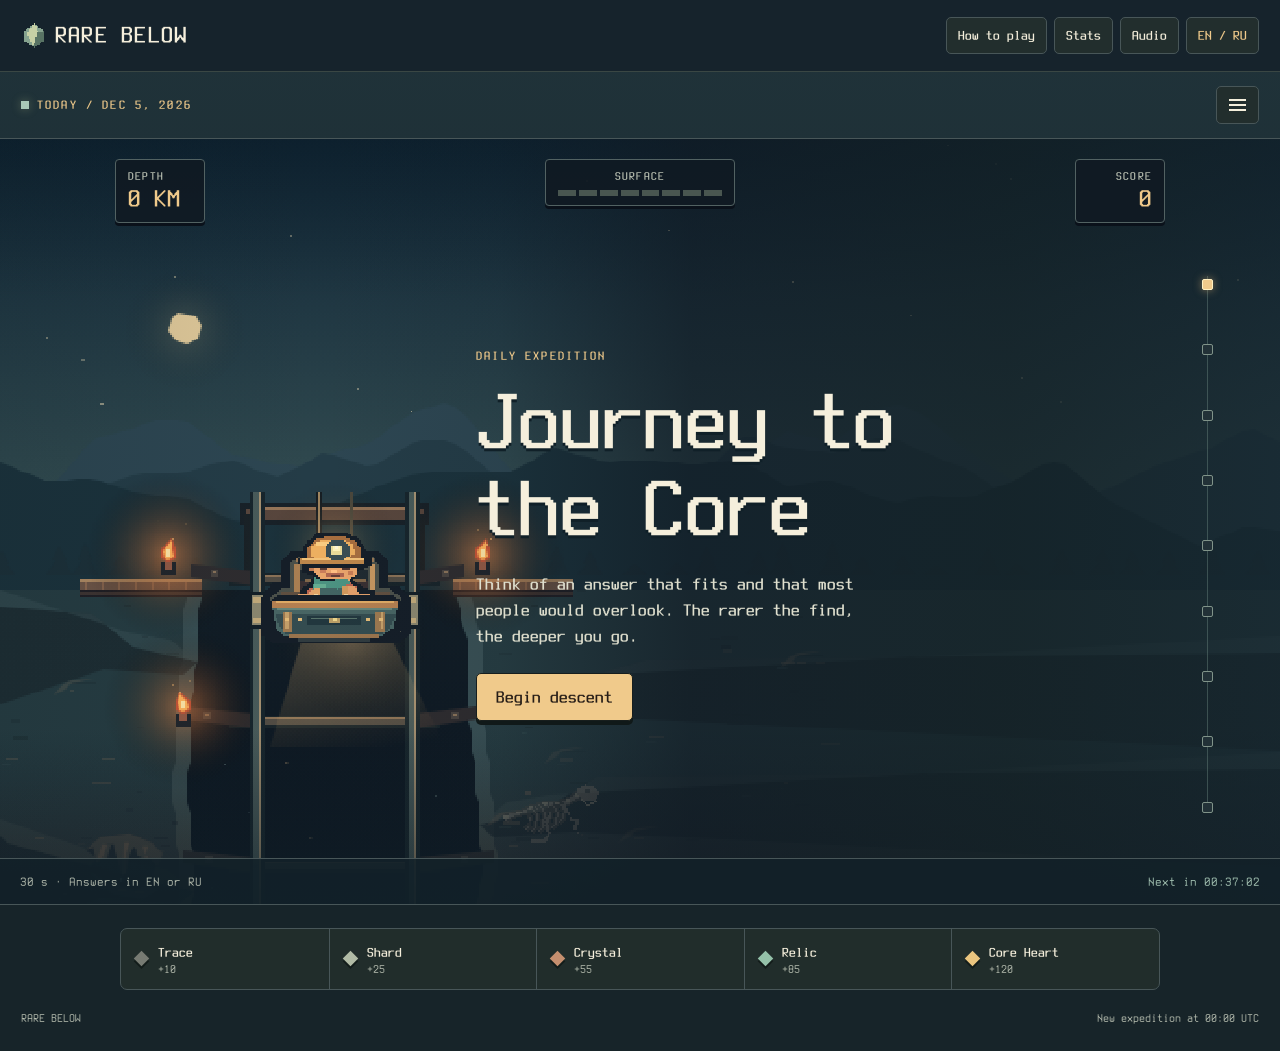
==== index.html @ 3083b330 "Expand the bilingual answer catalog and searchable round review" ====
<!doctype html>
<html lang="en">
<head>
<meta charset="utf-8">
<meta name="viewport" content="width=device-width, initial-scale=1">
<meta name="theme-color" content="#192323">
<meta name="description" content="A daily open-answer quiz. Find the facts that others overlook. Play in English or Russian.">
<title>Rare Below</title>
<link rel="icon" href="art/mark.png">
<link rel="stylesheet" href="style.css?v=expanded-answers">
<script defer src="catalog-data.js"></script>
<script defer src="question-bank.js?v=full-recap"></script>
<script defer src="everyday-questions.js?v=everyday"></script>
<script defer src="theme-questions.js?v=daily-20261124"></script>
<script defer src="answer-expansions.js?v=20261125"></script>
<script defer src="open-questions.js?v=expanded-answers"></script>
<script defer src="answer-notes.js?v=daily-20261124"></script>
<script defer src="suggestions.js?v=expanded-answers"></script>
<script defer src="live-client.js?v=live-answer-check"></script>
<script defer src="company.js?v=round-chart"></script>
<script defer src="audio.js?v=full-recap"></script>
<script defer src="friends.js?v=round-chart"></script>
<script defer src="mine-scene.js?v=round-chart"></script>
<script defer src="game.js?v=expanded-answers"></script>
</head>
<body>
<header class="top"><div class="shell top-inner">
  <a id="home" class="brand" href="./"><img src="art/mark.png" width="25" height="25" alt=""><span>RARE BELOW</span></a>
  <nav id="nav"><button id="rules" data-text="rules"></button><button id="stats" data-text="stats"></button><button id="sound" data-text="sound" aria-haspopup="dialog"></button><button id="lang" aria-label="Switch language"></button></nav>
</div></header>
<main class="shell">
  <div class="daily-bar">
    <p><span class="live" aria-hidden="true"></span><span id="edition"></span></p>
    <details id="game-menu" class="game-menu">
      <summary id="game-menu-label"><span class="menu-lines" aria-hidden="true"></span><span class="sr-only" data-text="menu"></span><span id="menu-unread" hidden></span></summary>
      <div class="mode-buttons">
        <button id="packs" data-text="pack" aria-haspopup="dialog"></button>
        <button id="company" data-text="company" aria-haspopup="dialog"></button>
        <button id="endless" data-text="endless" aria-haspopup="dialog"></button>
        <button id="duel" data-text="duel" aria-haspopup="dialog"></button>
        <button id="friends" aria-haspopup="dialog"><span data-text="friends"></span><span id="friend-unread" hidden></span></button>
        <button id="archive" data-text="archive" aria-haspopup="dialog"></button>
      </div>
    </details>
  </div>
  <section class="machine" id="machine">
    <div class="world" aria-hidden="true">
      <canvas id="mine-scene"></canvas>
      <div class="world-shade"></div>
    </div>
    <div class="mission-hud">
      <div class="readout"><span data-text="depth"></span><strong id="depth" aria-live="polite"></strong></div>
      <div class="readout hud-progress"><span id="hud-step"></span><div class="progress" id="progress" aria-hidden="true"></div></div>
      <div class="readout hud-score"><span data-text="scoreLabel"></span><strong id="hud-score"></strong><div class="hud-duel-score" id="hud-duel-score" hidden><span data-text="friendSeat"></span> <b id="hud-rival"></b></div></div>
    </div>
    <div class="depth-map" id="depth-map"></div>
    <div id="stage"></div>
    <div class="machine-footer"><span id="footer-mode"></span><span id="countdown"></span></div>
  </section>
  <section class="levels" id="levels"></section>
</main>
<footer class="bottom shell"><span>RARE BELOW</span><span data-text="reset"></span></footer>
<dialog id="modal" aria-labelledby="modal-title"><div class="dialog-head"><h2 id="modal-title"></h2><form method="dialog"><button id="close" aria-label="Close dialog">×</button></form></div><div id="modal-content"></div></dialog>
<dialog id="duel-modal" aria-labelledby="duel-title">
  <div class="dialog-head"><h2 id="duel-title" data-text="live"></h2><button id="duel-close" type="button" aria-label="Close dialog">×</button></div>
  <div id="duel-body"></div>
</dialog>
<template id="intro">
  <div class="intro">
    <div class="intro-content">
      <p class="label" data-text="daily"></p>
      <h1 id="topic" data-text="hero"></h1>
      <p id="pitch" data-text="pitch"></p>
      <p id="challenge" class="challenge" data-text="challenge" hidden></p>
      <div class="actions"><button id="start" class="primary"></button><button id="invite" class="quiet" data-text="invite" hidden></button></div><p id="lobby-status" role="status"></p>
    </div>
  </div>
</template>
<template id="question">
  <section class="round">
    <p class="category label" id="category"></p>
    <h1 id="prompt"></h1>
    <form id="answer-form"><label class="sr-only" for="answer" data-text="answerLabel"></label><div class="timer" id="timer" aria-hidden="true"></div><input id="answer" maxlength="100" autocomplete="off" required><button class="primary" data-text="submit"></button></form>
    <div class="answer-suggestions" id="suggestions" hidden></div>
    <div class="actions question-actions"><button class="quiet" id="skip" data-text="skip"></button><button class="quiet" id="finish-endless" data-text="stopRun" hidden></button><span id="check-status" role="status"></span><a class="direct-duel" id="match-direct" data-text="directDuel" target="_blank" rel="noopener noreferrer" hidden></a></div>
    <div id="feedback" hidden><p id="verdict" role="status"></p><p id="answer-note" class="answer-note" hidden></p><p id="rival-verdict" class="rival-answer" hidden></p><p id="sample"></p><p class="arrival" id="arrival"></p><div id="company-board" hidden></div><button class="primary" id="next"></button></div>
  </section>
</template>
<template id="results">
  <section class="round results">
    <p class="label" id="finished-topic"></p>
    <h1 data-text="finished"></h1>
    <p class="score" id="total"></p>
    <p id="badge" class="challenge"></p>
    <p id="comparison" role="status" hidden></p><button class="quiet" id="refresh-duel" data-text="refresh" hidden></button>
    <div id="company-results" hidden></div>
    <section id="answer-chart" aria-labelledby="chart-title" hidden>
      <div class="chart-heading"><h2 id="chart-title" data-text="chartTitle"></h2><div class="chart-pages" id="chart-pages" hidden><button class="quiet" type="button" id="chart-prev">‹</button><span id="chart-range" aria-live="polite"></span><button class="quiet" type="button" id="chart-next">›</button></div></div>
      <div class="chart-grid">
        <div class="chart-scale" id="chart-scale" aria-hidden="true"></div>
        <div class="chart-plot"><canvas id="chart-line" width="480" height="116" aria-hidden="true"></canvas><div id="chart-points"></div></div>
      </div>
      <p id="chart-hint" data-text="chartHint"></p>
    </section>
    <section id="round-review" aria-labelledby="recap-title" hidden><h2 id="recap-title" data-text="recapTitle"></h2><ol id="recap"></ol></section>
    <div class="actions"><button class="primary" id="share" data-text="share"></button><button class="quiet" id="today" data-text="todayButton"></button></div>
    <p id="share-status" role="status"></p>
    <p id="answer-source" class="answer-source" role="status"></p>
  </section>
</template>
<template id="duel-menu">
  <div class="duel-menu">
    <button class="primary" id="duel-create" data-text="createRoom"></button>
    <form class="join-form" id="duel-join">
      <label for="room-code-input" data-text="roomCode"></label>
      <div class="join-controls">
        <input id="room-code-input" autocomplete="off" autocapitalize="characters" spellcheck="false" maxlength="19" required>
        <button class="quiet" data-text="joinCode"></button>
      </div>
    </form>
    <a class="direct-duel" id="duel-direct" data-text="directDuel" target="_blank" rel="noopener noreferrer" hidden></a>
    <p id="duel-menu-notice" role="status"></p>
  </div>
</template>
<template id="live-lobby">
  <section class="live-lobby">
    <p id="live-status" class="challenge" role="status"></p>
    <div class="live-seats" id="live-seats">
      <div><span data-text="yourSeat"></span><strong id="own-ready"></strong></div>
      <div><span data-text="friendSeat"></span><strong id="friend-ready"></strong></div>
    </div>
    <label class="sr-only" for="live-url" data-text="invite"></label>
    <div class="live-url">
      <input id="live-url" readonly inputmode="none">
      <button class="quiet" id="live-copy" data-text="invite"></button>
    </div>
    <p id="live-room-code"><span data-text="roomCode"></span> <code id="current-room-code"></code></p>
    <div class="actions">
      <button class="primary" id="live-ready" data-text="ready"></button>
      <button class="quiet" id="live-retry" data-text="retryLive" hidden></button>
      <button class="quiet" id="live-back" data-text="duelMenu"></button>
      <a class="direct-duel" id="live-direct" data-text="directDuel" target="_blank" rel="noopener noreferrer" hidden></a>
    </div>
    <p id="live-notice" role="status"></p>
  </section>
</template>
<template id="company-menu">
  <div class="company-menu">
    <p data-text="companyIntro"></p>
    <label><span data-text="companyName"></span><input id="company-name" maxlength="24" autocomplete="off"></label>
    <form id="company-create" class="join-form">
      <div class="company-options">
        <label><span data-text="companyTheme"></span><select id="company-pack"></select></label>
        <label><span data-text="companyRoundCount"></span><select id="company-rounds"><option>5</option><option selected>7</option><option>10</option></select></label>
      </div>
      <button class="primary" data-text="createRoom"></button>
    </form>
    <form class="join-form" id="company-join">
      <label for="company-code" data-text="roomCode"></label>
      <div class="join-controls"><input id="company-code" autocomplete="off" autocapitalize="characters" spellcheck="false" maxlength="6" required><button class="quiet" data-text="joinCode"></button></div>
    </form>
    <p id="company-notice" role="status"></p>
  </div>
</template>
<template id="company-lobby">
  <section class="live-lobby">
    <p id="live-status" class="challenge" role="status"></p>
    <p id="company-settings"></p>
    <div id="company-lobby-roster"></div>
    <div class="live-url">
      <input id="live-url" readonly inputmode="none">
      <button class="quiet" id="live-copy" data-text="invite"></button>
    </div>
    <p id="live-room-code"><span data-text="roomCode"></span> <code id="current-room-code"></code></p>
    <form id="company-rename" class="join-form">
      <label for="company-lobby-name" data-text="companyName"></label>
      <div class="join-controls"><input id="company-lobby-name" maxlength="24" autocomplete="off"><button class="quiet" data-text="companySaveName"></button></div>
    </form>
    <div class="actions">
      <button class="primary" id="company-start" data-text="companyStart" hidden></button>
      <button class="quiet" id="live-retry" data-text="retryLive" hidden></button>
      <button class="quiet" id="company-back" data-text="company"></button>
      <a class="direct-duel" id="live-direct" data-text="directCompany" target="_blank" rel="noopener noreferrer" hidden></a>
    </div>
    <p id="live-notice" role="status"></p>
  </section>
</template>
</body>
</html>
---- style.css ----
@font-face{font-family:"Terminus";src:url("fonts/terminus.ttf") format("truetype");font-style:normal;font-weight:400;font-display:swap}
@font-face{font-family:"Terminus";src:url("fonts/terminus-bold.ttf") format("truetype");font-style:normal;font-weight:600 900;font-display:swap}
:root{color-scheme:dark;--bg:#182122;--panel:#243030;--ink:#f5efdc;--muted:#b9c0b2;--accent:#e6ba80;--edge:#465550;--green:#b2c8a6;--pixel:"Terminus",monospace;--mono:var(--pixel);--sans:var(--pixel)}
*{box-sizing:border-box}
body{background:var(--bg);color:var(--ink);margin:0;font:600 1.125rem/1.45 var(--sans)}
code{font-family:var(--mono)}
button,input,textarea{font:inherit}
button{cursor:pointer;color:inherit}
a{color:inherit}
[hidden]{display:none!important}
:focus-visible{outline:3px solid var(--accent);outline-offset:4px}
.shell{width:min(1000px,calc(100% - 48px));margin-inline:auto}
.top{border-bottom:1px solid #3a4744;background:#1c2627}
.top-inner,.daily-bar,.bottom,.machine-footer,.round-meta,.dialog-head{display:flex;justify-content:space-between;align-items:center;gap:12px}
.top-inner{min-height:71px}
.brand{display:flex;align-items:center;gap:9px;text-decoration:none;font:700 1.55rem/1 var(--pixel);letter-spacing:.01em;white-space:nowrap}
.brand img{image-rendering:pixelated}
.brand small{color:var(--green);font:600 .75rem/1 var(--mono);letter-spacing:.07em}
nav{display:flex;gap:7px}
nav button,.daily-bar button,.quiet,.dialog-head button,.archive-item{background:#222e2d;border:1px solid var(--edge);padding:7px 11px;border-radius:5px;font-size:.9rem}
nav button:hover,.daily-bar button:hover,.quiet:hover,.archive-item:hover{background:#384a43}
#lang{color:var(--accent);font-family:var(--mono);white-space:nowrap}
main{padding-top:34px}
.daily-bar{margin-bottom:12px}
.daily-bar p,.label{display:flex;align-items:center;gap:8px;font:600 .8rem/1.5 var(--mono);letter-spacing:.09em;text-transform:uppercase;margin:0;color:var(--accent)}
.live{width:8px;height:8px;background:var(--green);box-shadow:0 0 10px #bdc48760;flex:none}
.daily-bar button{color:var(--muted)}
.machine{background:var(--panel);border:1px solid var(--edge);border-radius:10px;overflow:hidden;box-shadow:0 6px 0 #111919}
.intro{min-height:430px;position:relative;display:grid;align-items:center;isolation:isolate;background:#253031}
.intro-content{padding:46px 49px;max-width:590px}
.intro h1{font:700 clamp(3.5rem,7.7vw,6.5rem)/.85 var(--pixel);letter-spacing:-.04em;margin:12px 0 19px;white-space:pre-line}
.intro #pitch{max-width:390px;color:#dfdfce;margin:0 0 24px}
.challenge{color:var(--green);font-size:.94rem}
.primary{border:1px solid #171e1d;border-radius:5px;background:var(--accent);color:#261d17;box-shadow:0 4px 0 #101919;font-weight:800;padding:10px 19px;min-height:46px}
.primary:hover{background:#f4d19b}
.primary:active{transform:translateY(2px);box-shadow:0 2px 0 #11121a}
.machine-footer{min-height:46px;padding:8px 15px;background:#1c2727;border-top:1px solid var(--edge);color:var(--muted);font:500 .8rem/1.55 var(--mono)}
#countdown{text-align:right;white-space:nowrap;color:var(--green)}
.levels{display:grid;grid-template-columns:repeat(4,1fr);margin-top:23px;border:1px solid var(--edge);border-radius:7px;background:#212d2b}
.tier{display:flex;align-items:center;gap:11px;padding:13px 15px;min-width:0}
.tier+.tier{border-left:1px solid var(--edge)}
.tier i{background:var(--tier);box-shadow:2px 2px #121c1a;width:11px;height:11px;transform:rotate(45deg);flex:none}
.tier span{display:grid}
.tier strong{font-size:.9rem}
.tier small{color:var(--muted);font:500 .75rem var(--mono)}
.bottom{padding-block:20px 24px;color:var(--muted);font:500 .76rem/1.4 var(--mono)}
.round{min-height:430px;padding:33px 40px;max-width:760px;margin:auto}
.round-meta p{margin:0}
#round-score{font:500 .9rem var(--mono);color:var(--green);white-space:nowrap}
.progress{display:flex;gap:6px;margin:14px 0 24px}
.progress i{height:5px;background:#495650;flex:1}
.progress i.active{background:var(--accent)}
.category{color:var(--green);margin-bottom:8px}
.round h1{font-size:clamp(1.48rem,4vw,2.25rem);line-height:1.24;margin:0 0 19px;letter-spacing:-.035em}
#answer-form{display:flex;gap:9px;margin-bottom:13px}
input,textarea{width:100%;min-width:0;background:#172022;border:1px solid #718276;border-radius:5px;color:var(--ink);padding:10px 13px}
input::placeholder{color:#b0b9ae}
.actions{display:flex;flex-wrap:wrap;align-items:center;gap:8px}
#verdict{color:var(--accent);font-weight:800;margin:0}
#sample{color:var(--muted);margin:6px 0 15px}
.results h1{font:700 clamp(2.6rem,6vw,3.6rem)/1 var(--pixel);margin:6px 0 0}
.score{margin:8px 0;color:var(--accent);font:700 1.65rem var(--mono)}
#badge{margin:2px 0 8px;font-weight:700}
#recap{padding:0;list-style:none;margin:12px 0 18px}
#recap li{border-top:1px solid var(--edge);padding:5px 0;display:flex;gap:12px;justify-content:space-between;overflow-wrap:anywhere}
#recap strong{white-space:nowrap}
#share-status:empty{display:none}
dialog{color:var(--ink);background:var(--panel);border:1px solid var(--edge);border-radius:8px;width:min(480px,calc(100% - 30px));padding:20px;max-height:90dvh}
dialog::backdrop{background:#101718b0}
.dialog-head h2{margin:0}
.dialog-head button{font-size:1.25rem;line-height:1}
.stat-grid,.archive-list{display:grid;gap:8px}
.stat-grid{grid-template-columns:repeat(3,minmax(0,1fr));padding:12px 0;text-align:center}
.stat-grid div{display:grid;padding:7px;background:#354640;border-radius:4px;color:var(--muted);font-size:.82rem;overflow-wrap:anywhere}
.stat-grid strong{color:var(--accent);font:600 1.45rem var(--mono)}
.archive-item{text-align:left;display:flex;justify-content:space-between;gap:8px}
.archive-item time{color:var(--muted);white-space:nowrap}
.classic-link{display:inline-block;margin-top:13px}
.sr-only{position:absolute;width:1px;height:1px;overflow:hidden;clip-path:inset(50%)}
@media(max-width:630px){
 .shell{width:calc(100% - 28px)}
 .top-inner{min-height:60px;gap:5px}
 .brand{font-size:1.22rem;gap:4px}.brand img{width:20px;height:20px}.brand small{display:none}
 nav{gap:4px}nav button,.daily-bar button{padding:6px 7px;font-size:.78rem}
 main{padding-top:22px}
 .daily-bar p{font-size:.7rem;letter-spacing:.02em}
 .intro{min-height:410px;align-items:start}
 .intro-content{padding:31px 20px}.intro h1{font-size:clamp(2.95rem,11vw,4.65rem)}
 .machine-footer{padding-inline:10px;font-size:.7rem}
 .round{min-height:410px;padding:22px 16px}
 .levels{grid-template-columns:1fr 1fr;margin-top:17px}
 .tier{padding:9px 12px}.tier:nth-child(3){border-left:0}.tier:nth-child(n+3){border-top:1px solid var(--edge)}
}
@media(max-width:365px){.brand img{display:none}nav button{padding-inline:5px}}

/* The mine scene and instruments stay mounted while question content changes. */
:root{--bg:#121b22;--panel:#1c282f;--edge:#485658;--accent:#f0ca8b;--green:#a9c8b7}
.shell{width:min(1200px,calc(100% - 48px))}
.top{background:#162027}
main{padding-top:24px}
.machine{position:relative;isolation:isolate;min-height:clamp(570px,73svh,810px);display:grid;grid-template-rows:auto 1fr auto;border-radius:7px}
.world,.world-shade,#mine-scene{position:absolute;inset:0;pointer-events:none}
.world{z-index:-1;overflow:hidden;background:#19242a}
#mine-scene{display:block;width:100%;height:100%;image-rendering:pixelated}
.world-shade{background:linear-gradient(90deg,#0a141926 0%,transparent 14%,transparent 32%,#101b2270 47%,#111b22c9 63%,#111b22ed 100%),linear-gradient(180deg,#0a141b69,transparent 24%,transparent 77%,#09141b9e)}
.mission-hud{display:grid;grid-template-columns:1fr minmax(105px,190px) 1fr;gap:12px;align-items:start;padding:22px 24px 0;color:var(--muted);font:600 .73rem/1.25 var(--mono);letter-spacing:.1em;text-transform:uppercase}
.readout{display:grid;justify-self:start;background:#101a23e8;min-width:90px;padding:9px 12px;border:1px solid #526262;border-radius:4px;box-shadow:0 3px #0a111a}
.readout strong{color:var(--accent);font:700 1.6rem/1.15 var(--pixel);letter-spacing:0;white-space:nowrap}
.hud-score{justify-self:end;text-align:right}.hud-progress{justify-self:stretch;text-align:center;min-width:0}
.hud-duel-score{margin-top:5px;padding-top:5px;border-top:1px solid var(--edge);color:var(--green);white-space:nowrap}
.hud-duel-score b{font-size:1.14em;color:var(--ink)}
.hud-progress .progress{margin:6px 0 0;gap:3px}.hud-progress .progress i{height:6px;min-width:0}
.hud-progress .progress i.active{background:var(--green)}
.depth-map{position:absolute;top:113px;bottom:64px;left:24px;display:grid;grid-template-rows:repeat(9,1fr);align-items:center;width:20px}
.depth-map::before{content:"";position:absolute;inset:4% auto 5% 5px;width:1px;background:#7c9a905e}
.depth-map span{width:11px;height:11px;position:relative;border-radius:2px;background:#223137;border:1px solid #809389}
.depth-map span.active{background:var(--accent);border-color:#fff0c1;box-shadow:0 0 9px #f2c17883}
.depth-map span.reached{background:var(--green)}
#stage{align-self:center;padding-left:38%;min-width:0}
.intro{background:none;min-height:0;display:block;isolation:auto}
.intro-content,.round{padding:28px 30px;max-width:660px;margin:0;min-height:0}
.intro h1{font-size:clamp(3.1rem,7vw,6rem)}
.round h1{font-size:clamp(1.5rem,3.2vw,2.6rem)}
.round:has(.answer-survey){padding-block:25px}
.machine-footer{background:#111d24d9}
.arrival{font:600 .85rem var(--mono);margin:0 0 18px;color:var(--green)}
#recap{display:grid;grid-template-columns:1fr 1fr;column-gap:13px;font-size:.87rem}
.answer-survey{border-top:1px solid var(--edge);padding-top:12px;margin-top:18px}
.answer-survey h2{font-size:1.13rem;margin:0}
.answer-survey p{font-size:.86rem;color:var(--muted);margin:3px 0 9px}
.answer-survey details{border-top:1px solid var(--edge);padding:5px 0;font-size:.86rem}
.answer-survey summary{cursor:pointer;font-weight:600}
.answer-survey ul{margin:4px 0 7px;padding-left:19px}
.answer-survey li{padding:2px 0}
.answer-survey small{color:var(--green)}
@media(max-width:730px){
  .machine{min-height:680px}
  .world{bottom:auto;height:265px}
  .world-shade{background:linear-gradient(180deg,#0d18219c,transparent 38%,#19262d 99%)}
  .depth-map{top:72px;bottom:auto;height:157px;left:11px}
  .mission-hud{padding:11px 10px 0;gap:6px}
  .readout{min-width:64px;padding:5px 7px;font-size:.61rem}
  .readout strong{font-size:1.24rem}
  #stage{align-self:start;padding:175px 0 0;background:linear-gradient(180deg,transparent 0,transparent 120px,#19262d 190px,#19262d 100%)}
  .intro-content,.round{padding:20px 16px 24px}
  .intro h1{font-size:clamp(3rem,11vw,4.4rem)}
  #recap{grid-template-columns:1fr}
}

/* Edge-to-edge mine, with the controls aligned to a centered play column. */
body{background:#172429}
body::before{content:"";position:fixed;inset:0;z-index:-2;background:linear-gradient(180deg,#20333a,#18262b)}
body .top-inner,.daily-bar,.bottom{width:min(1280px,calc(100% - 42px));margin-inline:auto}
.top{background:#16232c}
main.shell{width:100%;padding-top:14px}
.daily-bar{margin-bottom:14px}
.mode-buttons{display:flex;flex-wrap:wrap;justify-content:flex-end;gap:6px}
.mode-buttons button{color:#e4e6d7}
.machine{border-inline:0;border-radius:0;box-shadow:none;min-height:max(610px,calc(100svh - 133px))}
.world-shade{background:linear-gradient(90deg,#0c1b211e,transparent 25%,#111b2216 39%,#101a23a3 54%,#132025c2 79%,#14232bac),linear-gradient(180deg,#07141a52,transparent 21%,transparent 77%,#111f27a8)}
.mission-hud{width:min(1050px,88%);justify-self:center;padding:20px 0 0}
.depth-map{left:auto;right:max(12px,4.5vw)}
#stage{justify-self:center;width:min(1130px,96%);padding:0 4% 0 29%}
.intro-content,.round{max-width:640px}
.round h1{margin-block:10px 24px;max-width:600px;text-shadow:0 3px 0 #111c20}
.round #prompt{padding:16px 18px;background:#0d1b21db;border:1px solid #9aabaa5e;border-left:3px solid var(--accent)}
#answer-form{align-items:stretch;gap:8px}
#answer-form input{font-size:1.04rem;border-color:#899e97;background:#111f26e8}
.timer{display:grid;place-items:center;flex:0 0 49px;min-height:46px;background:#152a31;border:1px solid #9baf9f;border-radius:5px;color:#ebdbaa;font:700 1.4rem var(--pixel)}
.timer.urgent{color:#ffac8d;border-color:#d28972}
#check-status,#lobby-status{font-size:.85rem;color:#dfd4b5}
.machine-footer{padding-inline:max(14px,calc((100vw - 1240px)/2));background:#122028df}
.levels{width:min(1040px,calc(100% - 36px));margin-inline:auto}
#recap{max-height:205px;overflow:auto}
@media(max-width:730px){
 body .top-inner,.daily-bar,.bottom{width:calc(100% - 22px)}
 .daily-bar{align-items:start;gap:3px}
 .daily-bar p{margin-top:8px}
 .mode-buttons{gap:3px}
 .mode-buttons button{padding:5px 7px}
 .machine{min-height:max(620px,calc(100svh - 120px))}
 .world{height:245px}
 .world-shade{background:linear-gradient(180deg,#121e271f,transparent 22%,#19262d 100%)}
 .mission-hud{width:100%;padding-inline:12px}
 .depth-map{right:9px}
 #stage{width:100%;padding:151px 0 0}
 .round #prompt{padding:12px;margin-bottom:15px}
 .timer{flex-basis:37px}
 #answer-form{gap:5px}
 #answer-form input{padding-inline:7px}
 #answer-form button{padding-inline:8px}
}

/* Keep the geology at a fixed scale while players expand the recap. */
.machine:has(.results) {
  height: max(610px, calc(100svh - 133px));
  grid-template-rows: auto minmax(0, 1fr) auto;
}
#stage:has(.results) {
  min-height: 0;
  align-self: stretch;
  overflow-y: auto;
  overscroll-behavior-y: contain;
  scrollbar-gutter: stable;
}
#stage:has(.results) #recap { max-height: none; overflow: visible; }
.levels { grid-template-columns: repeat(5, minmax(0, 1fr)); }
@media (max-width: 730px) {
  .machine:has(.results) { height: max(620px, calc(100svh - 120px)); }
}
@media (max-width: 630px) {
  .levels { grid-template-columns: repeat(2, minmax(0, 1fr)); }
  .tier:nth-child(5) { border-left: 0; }
}

.intro h1 {
  line-height:1;
  letter-spacing:-.025em;
  text-shadow:0 3px 0 #102028;
}
.intro h1{font-size:clamp(3rem,6.8vw,5.6rem)}
.round h1{letter-spacing:0}
#duel-modal{width:min(500px,calc(100% - 24px));background:#15242b;border:1px solid #829a89;box-shadow:0 6px 0 #0c1418,0 14px 44px #070f14bb}
#duel-modal::backdrop{background:#0d1518a6}
#duel-modal .dialog-head{padding-bottom:12px;border-bottom:1px solid var(--edge)}
#duel-modal .dialog-head h2{font-size:clamp(1.35rem,5vw,1.75rem);line-height:1.1}
.duel-menu,.live-lobby{margin-top:14px}
.duel-menu>.primary{width:100%}
#duel-menu-notice,#live-notice{margin:12px 0 0;color:var(--accent);font-size:1rem}
#duel-menu-notice:empty,#live-notice:empty,#live-status:empty{display:none}
.join-form{display:grid;gap:5px;margin-top:16px}
.join-controls{display:grid;grid-template-columns:minmax(0,1fr) auto;gap:8px}
.join-controls input{min-width:0;width:100%}
.live-seats,.live-url{display:grid;gap:8px;margin:14px 0;grid-template-columns:1fr 1fr}
.live-seats>div{background:#15232adb;border:1px solid #6a807087;padding:9px 12px;border-radius:5px;min-width:0}
.live-seats span,.live-seats strong{display:block}
.live-seats span{color:var(--muted);font-size:.9rem}
.live-seats strong{font-size:1rem;color:var(--green)}
.live-url{grid-template-columns:minmax(0,1fr) auto}
.live-url input{min-width:0;font:500 .8rem var(--mono)}
#live-ready:disabled{opacity:.65}
#live-status:has(+ [hidden]):not(:empty){color:var(--accent);font-size:2rem}
#check-status{font-size:1rem;color:#ffe0a5}
.answer-suggestions{display:flex;gap:6px;flex-wrap:wrap;align-items:center;margin:0 0 13px;color:#e9d5a2;font-size:.87rem}
.answer-suggestions button{text-align:left;min-height:34px;border-color:#8d8063;background:#23282b}
#recap li{display:block;min-width:0;padding:0;border:0}
#recap > li:has(details[open]){grid-column:1/-1}
#recap details{margin-bottom:6px;border:1px solid #48605d;background:#142128cc;border-radius:5px}
#recap details[open]{border-color:#a19472}
#recap summary{list-style:none;cursor:pointer;display:flex;justify-content:space-between;gap:8px;padding:8px 10px;align-items:flex-start}
#recap summary::-webkit-details-marker{display:none}
#recap summary:hover,#recap summary:focus-visible{background:#344646}
#recap summary span{overflow-wrap:anywhere}
#recap summary strong{color:var(--accent)}
.recap-question{display:block;margin-bottom:3px;color:var(--muted);font-size:.76rem;line-height:1.25}
.recap-detail{padding:9px 10px;border-top:1px solid #48605d}
.recap-detail p{margin:0 0 5px;font-weight:600}
.recap-detail small,.answer-source{color:var(--muted)}
.recap-search{display:block;margin:5px 0 8px;background:#112027}
.recap-pages{display:flex;flex-wrap:wrap;justify-content:space-between;gap:6px;margin-top:9px}
.recap-detail ul{margin:4px 0 0;padding-left:17px;max-height:min(42svh,340px);overflow:auto}
.rival-answer{color:var(--green);margin:8px 0}
#recap .recap-detail li{padding:2px 0;display:list-item}
.answer-source{font-size:.85rem}
@media(max-width:730px){
  .intro h1{font-size:clamp(2.7rem,10vw,4.3rem)}
  nav button,.daily-bar button,.live-url button{font-size:.9rem}
}
#live-room-code{color:var(--muted);font-size:.86rem;margin:0 0 13px}
#live-room-code code{color:var(--accent);font-size:.9rem;user-select:all}
.direct-duel{display:inline-flex;align-items:center;min-height:34px;color:var(--green);font-size:.94rem;text-underline-offset:3px}
.direct-duel:hover{color:var(--accent)}
.duel-menu>.direct-duel{margin-top:8px}
.mode-picker{display:grid;gap:8px;margin-top:13px}
.mode-picker button{text-align:left;font-size:1.125rem;font-weight:700}
.mode-picker small{display:block;font-size:.9rem;color:var(--muted);margin-top:3px;font-weight:400}
.audio-options{display:grid;gap:12px;margin-block:15px 5px}
.audio-channel{display:grid;grid-template-columns:minmax(0,1fr) 5ch;align-items:center;gap:5px 10px}
.audio-channel label{display:flex;grid-column:1/-1;align-items:center;gap:9px;min-height:30px}
.audio-channel input{accent-color:var(--accent);cursor:pointer}
.audio-channel input[type="checkbox"]{width:18px;height:18px;margin:0}
.audio-channel input[type="range"]{height:28px;padding:0;margin:0;border:0;background:transparent}
.audio-channel output{color:var(--accent);text-align:right}
#friend-unread{display:inline-block;min-width:1.4em;text-align:center;margin-left:.4em;border-radius:2px;background:var(--accent);color:#182122}
#modal-content section > label{display:grid;gap:5px}
#modal-content section > small{display:block;color:var(--muted);margin-top:6px}
.friend-rows{list-style:none;padding:0;display:grid;gap:6px}
.friend-rows li{display:flex;align-items:center;flex-wrap:wrap;gap:5px}
.friend-identity{flex:1 0 88px;min-width:0;display:grid;gap:2px;overflow-wrap:anywhere}
.friend-identity strong{color:var(--ink);font-size:1rem;line-height:1.2}
.friend-identity code{color:var(--accent)}
.friend-identity strong+code{color:var(--muted);font-size:.78rem}
.friend-name-editor{width:100%;margin:3px 0 8px;padding:10px;background:#152129;border:1px solid var(--edge);border-radius:4px}
.friend-name-editor label{display:block;margin-bottom:6px}
.friend-name-controls{display:flex;flex-wrap:wrap;gap:5px}
.friend-name-controls input{flex:1 1 12ch;min-width:min(100%,12ch)}
.friend-name-editor small{display:block;margin-top:6px;color:var(--muted)}
.friend-invites{border-top:1px solid var(--edge);margin-top:14px}
#friends-status{color:var(--accent);margin-bottom:0}
#friends-status:empty{display:none}
@media(max-width:420px){
  #duel-modal{padding:14px}
  .live-url{grid-template-columns:minmax(0,1fr)}
  .daily-bar{align-items:flex-start;flex-direction:column;gap:6px}
  .mode-buttons{flex-wrap:wrap}
  .top-inner{gap:5px}
  .top nav{flex-wrap:wrap;justify-content:flex-end}
  .top nav button{padding-inline:4px;font-size:.8rem}
}

.daily-bar .game-menu{position:relative;z-index:5}
.game-menu summary{position:relative;display:grid;place-items:center;list-style:none;width:43px;height:38px;background:#222e2d;border:1px solid var(--edge);border-radius:5px;cursor:pointer}
.game-menu summary::-webkit-details-marker{display:none}
.game-menu summary:hover,.game-menu[open] summary{background:#384a43}
.menu-lines{display:block;width:17px;height:2px;background:var(--ink);box-shadow:0 -5px var(--ink),0 5px var(--ink)}
#menu-unread{position:absolute;width:7px;height:7px;right:6px;top:5px;border-radius:50%;background:var(--accent)}
.game-menu .mode-buttons{position:absolute;right:0;top:calc(100% + 6px);width:min(228px,calc(100vw - 42px));display:grid;grid-template-columns:minmax(0,1fr);justify-content:stretch;gap:0;padding:4px;background:#16232b;border:1px solid var(--edge);border-radius:6px;box-shadow:0 10px 24px #0a1019b0}
.game-menu .mode-buttons button{text-align:left;padding:8px 12px;min-height:42px;background:transparent;border:0;border-radius:3px}
.game-menu .mode-buttons button+button{box-shadow:inset 0 1px #a9c8b720}
.game-menu .mode-buttons button:not(:disabled):is(:hover,:focus-visible){background:#303e3d}
.game-menu .mode-buttons button:focus-visible{outline-offset:-2px}
.game-menu .mode-buttons button:disabled{opacity:.55;cursor:default}
.archive-status{color:var(--muted);text-align:right}
.company-menu label,.company-options{display:grid;gap:5px}
.company-options{grid-template-columns:minmax(0,2fr) minmax(0,1fr);gap:8px}
.company-options select{max-width:100%;min-width:0;min-height:36px;padding:7px;background:#162027;color:var(--ink);border:1px solid var(--edge);border-radius:4px;font:inherit}
#company-create>.primary{margin-top:9px}
.company-standings{margin-block:6px 12px;max-height:170px;overflow:auto;padding:0;list-style:none}
.company-standings li{display:grid;grid-template-columns:minmax(0,1fr) auto;gap:3px 8px;padding:5px 7px;border-top:1px solid var(--edge);font-size:.82rem}
.company-standings strong{overflow-wrap:anywhere}
.company-standings li span{color:var(--accent)}
.company-standings li small{grid-column:1/-1;overflow-wrap:anywhere;color:var(--muted)}
.company-standings li .company-unique{color:var(--green)}
#company-board,#company-results{margin-top:7px;background:#101b226e;border-radius:4px}
#company-board h3,#company-results h3{margin:0;padding:6px 7px;font-size:.9rem}
#company-settings{margin:.5rem 0;color:var(--muted);font-size:.8rem}
#company-notice{min-height:1.1em}
@media(max-width:420px){.daily-bar{align-items:center;flex-direction:row}}

#verdict[data-points]{--find:#cedbd0;display:flex;align-items:center;justify-content:space-between;gap:6px 14px;width:fit-content;max-width:100%;padding:7px 10px;border-left:3px solid var(--find);background:#121e26eb;color:var(--find)}
#verdict[data-points] span{min-width:0;overflow-wrap:anywhere}
#verdict[data-points] small{display:block;font-size:.75em;color:var(--find)}
#verdict[data-points] strong{flex:none;font-size:1.35em;color:var(--find)}
#verdict[data-points="25"]{--find:#f0ca8b}
#verdict[data-points="55"]{--find:#a2ffe5;box-shadow:0 0 16px #6cf0ce30}
#verdict[data-points="85"]{--find:#e2bcff;box-shadow:0 0 21px #ab76f75c,inset 0 0 20px #ab76f721}
#verdict[data-points="120"]{--find:#ffe096;box-shadow:0 0 27px #ffc26078,inset 0 0 24px #ffad402f;border:1px solid #f4b75e;border-left:3px solid #fff1bd}
#verdict.is-celebrating strong{animation:find-score-in .52s cubic-bezier(.2,.65,.3,1) both}
@keyframes find-score-in{0%{opacity:.55;transform:translateY(4px) scale(.91)}45%{opacity:1;transform:translateY(-2px) scale(1.12)}100%{transform:translateY(0) scale(1)}}
@media(prefers-reduced-motion:reduce){#verdict.is-celebrating strong{animation:none}}

#answer-chart{--plot-height:116px;margin:15px 0 8px;padding:12px 12px 7px;border:1px solid #70898070;border-radius:5px;background:#102029df}
.chart-heading,.chart-pages{display:flex;align-items:center;justify-content:space-between;gap:5px 9px;flex-wrap:wrap}
.chart-heading h2{margin:0;font-size:.93rem}
.chart-pages{font-size:.72rem;color:var(--muted)}
.chart-pages button{min-width:29px;min-height:28px;padding:0 5px;font-size:1.2rem;line-height:1}
.chart-pages button:disabled{opacity:.4;cursor:default}
.chart-grid{display:grid;grid-template-columns:30px minmax(0,1fr);gap:7px;margin:13px 0 21px}
.chart-scale,.chart-plot{position:relative;height:var(--plot-height)}
.chart-scale span{position:absolute;right:0;top:var(--height);transform:translateY(-50%);color:var(--muted);font-size:.72rem;line-height:1}
.chart-plot{border-block:1px solid #648a8050}
.chart-plot .chart-rule{position:absolute;inset-inline:0;top:var(--height);border-top:1px solid #648a8050;pointer-events:none}
#chart-line,#chart-points{position:absolute;inset:0;width:100%;height:100%}
#chart-points{display:grid;grid-template-columns:repeat(var(--columns),minmax(0,1fr))}
#chart-points button{--marker:#c9d5cd;position:relative;min-width:0;padding:0;background:none;border:0;color:var(--muted)}
#chart-points button::before{content:"";position:absolute;top:var(--height);left:50%;width:11px;height:11px;transform:translate(-50%,-50%);background:var(--marker);box-shadow:0 0 0 2px #14232b,0 0 9px var(--marker)}
#chart-points button[data-points="0"]{--marker:#81978e}
#chart-points button[data-points="25"]{--marker:#e7bd86}
#chart-points button[data-points="55"]{--marker:#80ebd0}
#chart-points button[data-points="85"]{--marker:#d3a3fa}
#chart-points button[data-points="120"]{--marker:#ffdb83}
#chart-points button[data-points="120"]::before{transform:translate(-50%,-50%) rotate(45deg)}
#chart-points button:is(:hover,:focus-visible,[aria-expanded="true"]){background:#e1e9d019;color:var(--ink)}
#chart-points button:is(:hover,[aria-expanded="true"])::before{box-shadow:0 0 0 2px #fff3cd,0 0 13px var(--marker)}
#chart-points span{position:absolute;top:calc(100% + 5px);left:50%;transform:translateX(-50%);font-size:.72rem}
#chart-hint{min-height:1.2em;margin:0;color:var(--muted);font-size:.77rem}
#round-review h2{margin:8px 0 0;font-size:.93rem}
#round-review #recap{margin-top:6px}
.answer-note,.recap-detail .answer-note{margin:6px 0 9px;color:#c2d8cc;font-size:.88rem;line-height:1.35;font-weight:600}
#recap li small.answer-note{display:block;margin:2px 0 4px;font-size:.82rem}
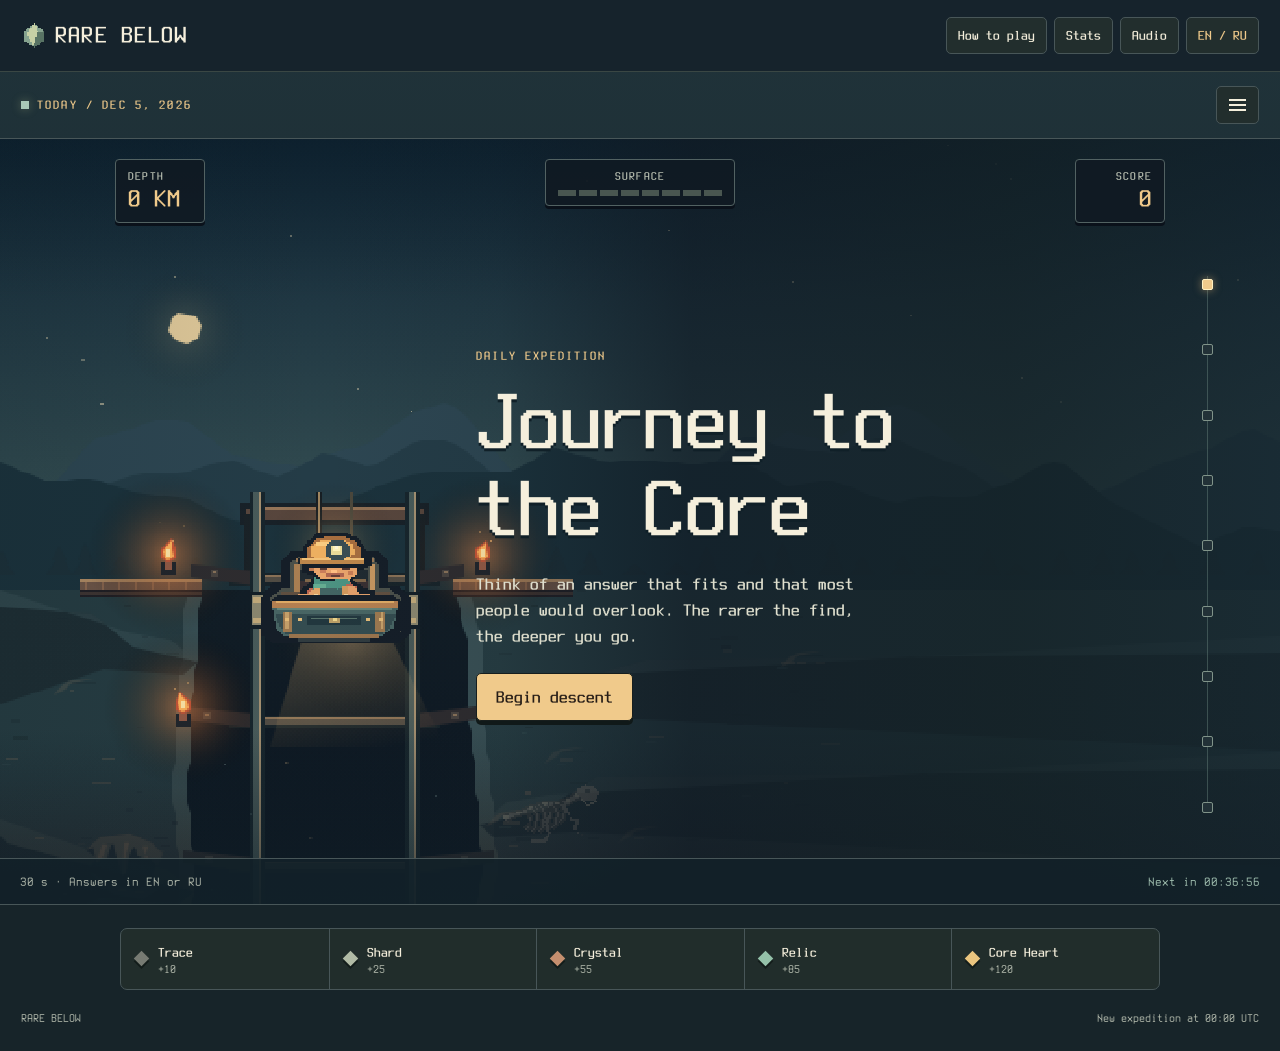
==== commit 0528dd85: "Check the strict feature-length cutoff and merge alternate release names" ====
--- a/index.html
+++ b/index.html
@@ -12,7 +12,7 @@
 <script defer src="question-bank.js?v=full-recap"></script>
 <script defer src="everyday-questions.js?v=everyday"></script>
 <script defer src="theme-questions.js?v=daily-20261124"></script>
-<script defer src="answer-expansions.js?v=20261125"></script>
+<script defer src="answer-expansions.js?v=20261125b"></script>
 <script defer src="open-questions.js?v=expanded-answers"></script>
 <script defer src="answer-notes.js?v=daily-20261124"></script>
 <script defer src="suggestions.js?v=expanded-answers"></script>
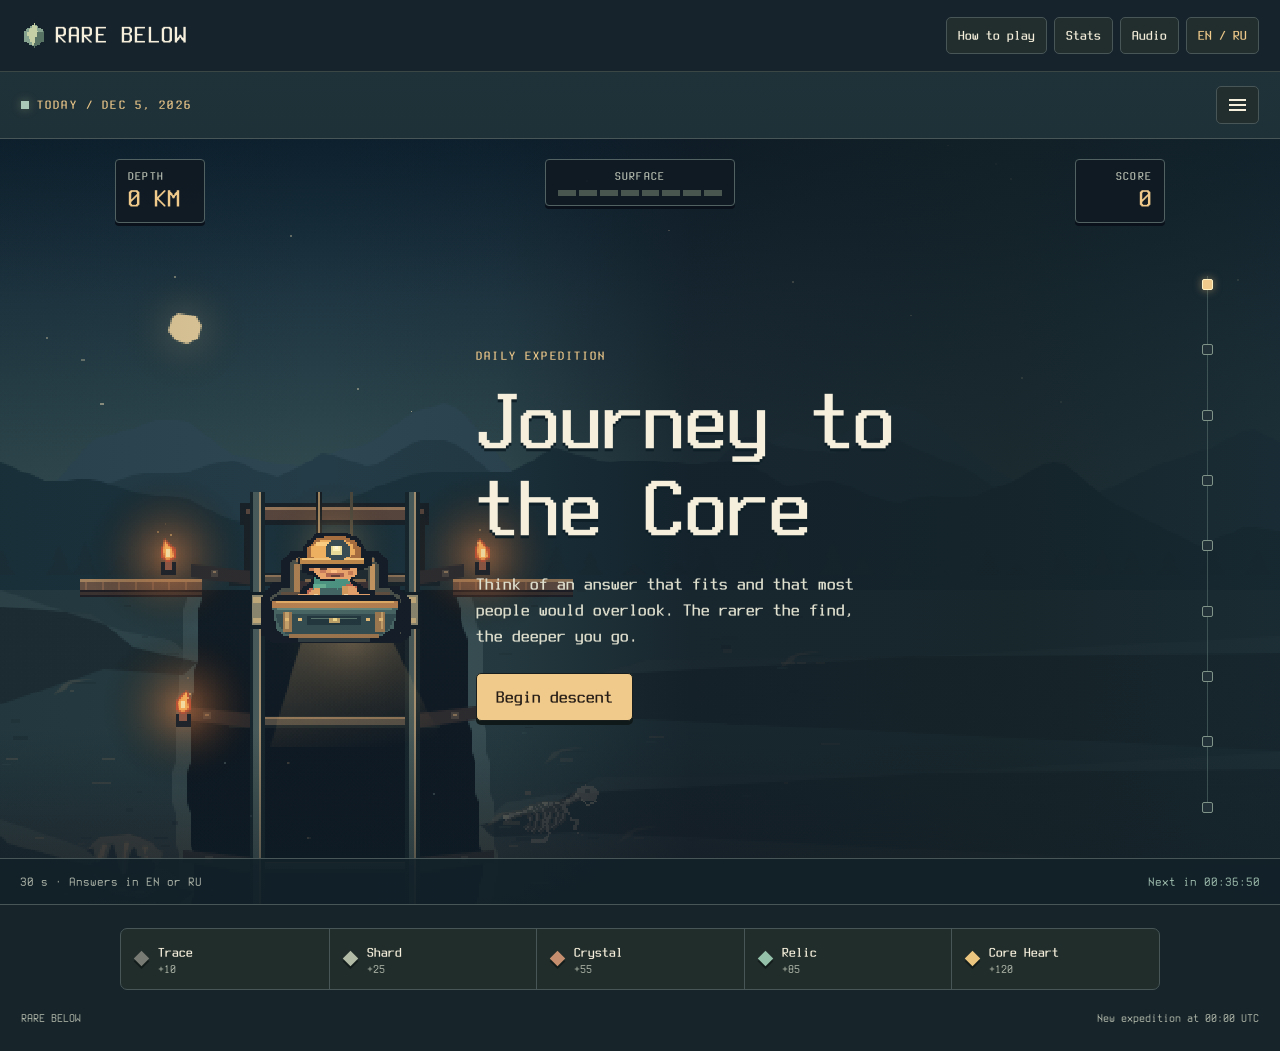
==== commit fb6b7f51: "Expand themed expeditions and show the score distribution in results" ====
--- a/index.html
+++ b/index.html
@@ -7,21 +7,22 @@
 <meta name="description" content="A daily open-answer quiz. Find the facts that others overlook. Play in English or Russian.">
 <title>Rare Below</title>
 <link rel="icon" href="art/mark.png">
-<link rel="stylesheet" href="style.css?v=expanded-answers">
+<link rel="stylesheet" href="style.css?v=expedition-scores">
 <script defer src="catalog-data.js"></script>
 <script defer src="question-bank.js?v=full-recap"></script>
 <script defer src="everyday-questions.js?v=everyday"></script>
 <script defer src="theme-questions.js?v=daily-20261124"></script>
+<script defer src="pack-questions.js?v=expedition-scores"></script>
 <script defer src="answer-expansions.js?v=20261125b"></script>
-<script defer src="open-questions.js?v=expanded-answers"></script>
-<script defer src="answer-notes.js?v=daily-20261124"></script>
+<script defer src="open-questions.js?v=expedition-scores"></script>
+<script defer src="answer-notes.js?v=expedition-scores"></script>
 <script defer src="suggestions.js?v=expanded-answers"></script>
 <script defer src="live-client.js?v=live-answer-check"></script>
 <script defer src="company.js?v=round-chart"></script>
-<script defer src="audio.js?v=full-recap"></script>
+<script defer src="audio.js?v=expedition-scores"></script>
 <script defer src="friends.js?v=round-chart"></script>
 <script defer src="mine-scene.js?v=round-chart"></script>
-<script defer src="game.js?v=expanded-answers"></script>
+<script defer src="game.js?v=expedition-scores"></script>
 </head>
 <body>
 <header class="top"><div class="shell top-inner">
@@ -94,13 +95,14 @@
     <p id="badge" class="challenge"></p>
     <p id="comparison" role="status" hidden></p><button class="quiet" id="refresh-duel" data-text="refresh" hidden></button>
     <div id="company-results" hidden></div>
-    <section id="answer-chart" aria-labelledby="chart-title" hidden>
-      <div class="chart-heading"><h2 id="chart-title" data-text="chartTitle"></h2><div class="chart-pages" id="chart-pages" hidden><button class="quiet" type="button" id="chart-prev">‹</button><span id="chart-range" aria-live="polite"></span><button class="quiet" type="button" id="chart-next">›</button></div></div>
-      <div class="chart-grid">
-        <div class="chart-scale" id="chart-scale" aria-hidden="true"></div>
-        <div class="chart-plot"><canvas id="chart-line" width="480" height="116" aria-hidden="true"></canvas><div id="chart-points"></div></div>
+    <section id="score-chart" aria-labelledby="score-chart-title" hidden>
+      <div class="score-chart-heading"><h2 id="score-chart-title" data-text="scoreChart"></h2><strong id="score-self"></strong></div>
+      <p id="score-peers" role="status"></p>
+      <div id="score-plot" hidden>
+        <div class="score-plot-graph"><div id="score-bars"></div><div id="score-marker" aria-hidden="true"></div></div>
+        <div id="score-axis" aria-hidden="true"></div>
+        <p id="score-band" aria-live="polite"></p>
       </div>
-      <p id="chart-hint" data-text="chartHint"></p>
     </section>
     <section id="round-review" aria-labelledby="recap-title" hidden><h2 id="recap-title" data-text="recapTitle"></h2><ol id="recap"></ol></section>
     <div class="actions"><button class="primary" id="share" data-text="share"></button><button class="quiet" id="today" data-text="todayButton"></button></div>
--- a/style.css
+++ b/style.css
@@ -349,31 +349,27 @@
 @keyframes find-score-in{0%{opacity:.55;transform:translateY(4px) scale(.91)}45%{opacity:1;transform:translateY(-2px) scale(1.12)}100%{transform:translateY(0) scale(1)}}
 @media(prefers-reduced-motion:reduce){#verdict.is-celebrating strong{animation:none}}
 
-#answer-chart{--plot-height:116px;margin:15px 0 8px;padding:12px 12px 7px;border:1px solid #70898070;border-radius:5px;background:#102029df}
-.chart-heading,.chart-pages{display:flex;align-items:center;justify-content:space-between;gap:5px 9px;flex-wrap:wrap}
-.chart-heading h2{margin:0;font-size:.93rem}
-.chart-pages{font-size:.72rem;color:var(--muted)}
-.chart-pages button{min-width:29px;min-height:28px;padding:0 5px;font-size:1.2rem;line-height:1}
-.chart-pages button:disabled{opacity:.4;cursor:default}
-.chart-grid{display:grid;grid-template-columns:30px minmax(0,1fr);gap:7px;margin:13px 0 21px}
-.chart-scale,.chart-plot{position:relative;height:var(--plot-height)}
-.chart-scale span{position:absolute;right:0;top:var(--height);transform:translateY(-50%);color:var(--muted);font-size:.72rem;line-height:1}
-.chart-plot{border-block:1px solid #648a8050}
-.chart-plot .chart-rule{position:absolute;inset-inline:0;top:var(--height);border-top:1px solid #648a8050;pointer-events:none}
-#chart-line,#chart-points{position:absolute;inset:0;width:100%;height:100%}
-#chart-points{display:grid;grid-template-columns:repeat(var(--columns),minmax(0,1fr))}
-#chart-points button{--marker:#c9d5cd;position:relative;min-width:0;padding:0;background:none;border:0;color:var(--muted)}
-#chart-points button::before{content:"";position:absolute;top:var(--height);left:50%;width:11px;height:11px;transform:translate(-50%,-50%);background:var(--marker);box-shadow:0 0 0 2px #14232b,0 0 9px var(--marker)}
-#chart-points button[data-points="0"]{--marker:#81978e}
-#chart-points button[data-points="25"]{--marker:#e7bd86}
-#chart-points button[data-points="55"]{--marker:#80ebd0}
-#chart-points button[data-points="85"]{--marker:#d3a3fa}
-#chart-points button[data-points="120"]{--marker:#ffdb83}
-#chart-points button[data-points="120"]::before{transform:translate(-50%,-50%) rotate(45deg)}
-#chart-points button:is(:hover,:focus-visible,[aria-expanded="true"]){background:#e1e9d019;color:var(--ink)}
-#chart-points button:is(:hover,[aria-expanded="true"])::before{box-shadow:0 0 0 2px #fff3cd,0 0 13px var(--marker)}
-#chart-points span{position:absolute;top:calc(100% + 5px);left:50%;transform:translateX(-50%);font-size:.72rem}
-#chart-hint{min-height:1.2em;margin:0;color:var(--muted);font-size:.77rem}
+#score-chart{margin:15px 0 12px;padding:12px;border:1px solid #70898070;border-radius:5px;background:#102029df}
+.score-chart-heading{display:flex;align-items:baseline;justify-content:space-between;flex-wrap:wrap;gap:5px 9px}
+.score-chart-heading h2{margin:0;font-size:.93rem}
+#score-self{color:var(--accent);font-size:.82rem}
+#score-peers,#score-band{margin:6px 0 0;color:var(--muted);font-size:.79rem;line-height:1.4}
+.score-plot-graph{position:relative;height:108px;margin-top:14px;border-bottom:1px solid #739189;
+  background:repeating-linear-gradient(to top,transparent 0 calc(25% - 1px),#648a8040 calc(25% - 1px) 25%)}
+#score-bars{height:100%;display:grid;grid-template-columns:repeat(var(--bins),minmax(0,1fr));gap:3px}
+#score-bars button{position:relative;min-width:0;padding:0;border:0;border-radius:2px 2px 0 0;background:transparent}
+#score-bars button::before{content:"";position:absolute;inset:auto 0 0;height:var(--height);
+  border-radius:2px 2px 0 0;background:linear-gradient(#8bb9a8,#315e60)}
+#score-bars .is-player-band::before{background:linear-gradient(#dfb577,#756343)}
+#score-bars button:is(:hover,:focus-visible){background:#dae7d618;outline:1px solid var(--ink);outline-offset:0}
+#score-marker{position:absolute;left:clamp(5px,var(--position),calc(100% - 5px));bottom:0;height:var(--height);
+  border-left:1px dashed #ffe1a2;pointer-events:none}
+#score-marker::before{content:"";position:absolute;left:-5px;top:-5px;width:9px;height:9px;transform:rotate(45deg);
+  border:1px solid #fff5d6;background:#ffd77d;box-shadow:0 0 7px #ffd77d9a}
+#score-axis{display:flex;justify-content:space-between;margin-top:3px;color:var(--muted);font-size:.72rem}
+.pack-length{display:flex;align-items:center;justify-content:space-between;gap:8px;margin-bottom:10px}
+.pack-length select{width:auto;min-width:72px}
+.pack-menu button small:empty{display:none}
 #round-review h2{margin:8px 0 0;font-size:.93rem}
 #round-review #recap{margin-top:6px}
 .answer-note,.recap-detail .answer-note{margin:6px 0 9px;color:#c2d8cc;font-size:.88rem;line-height:1.35;font-weight:600}
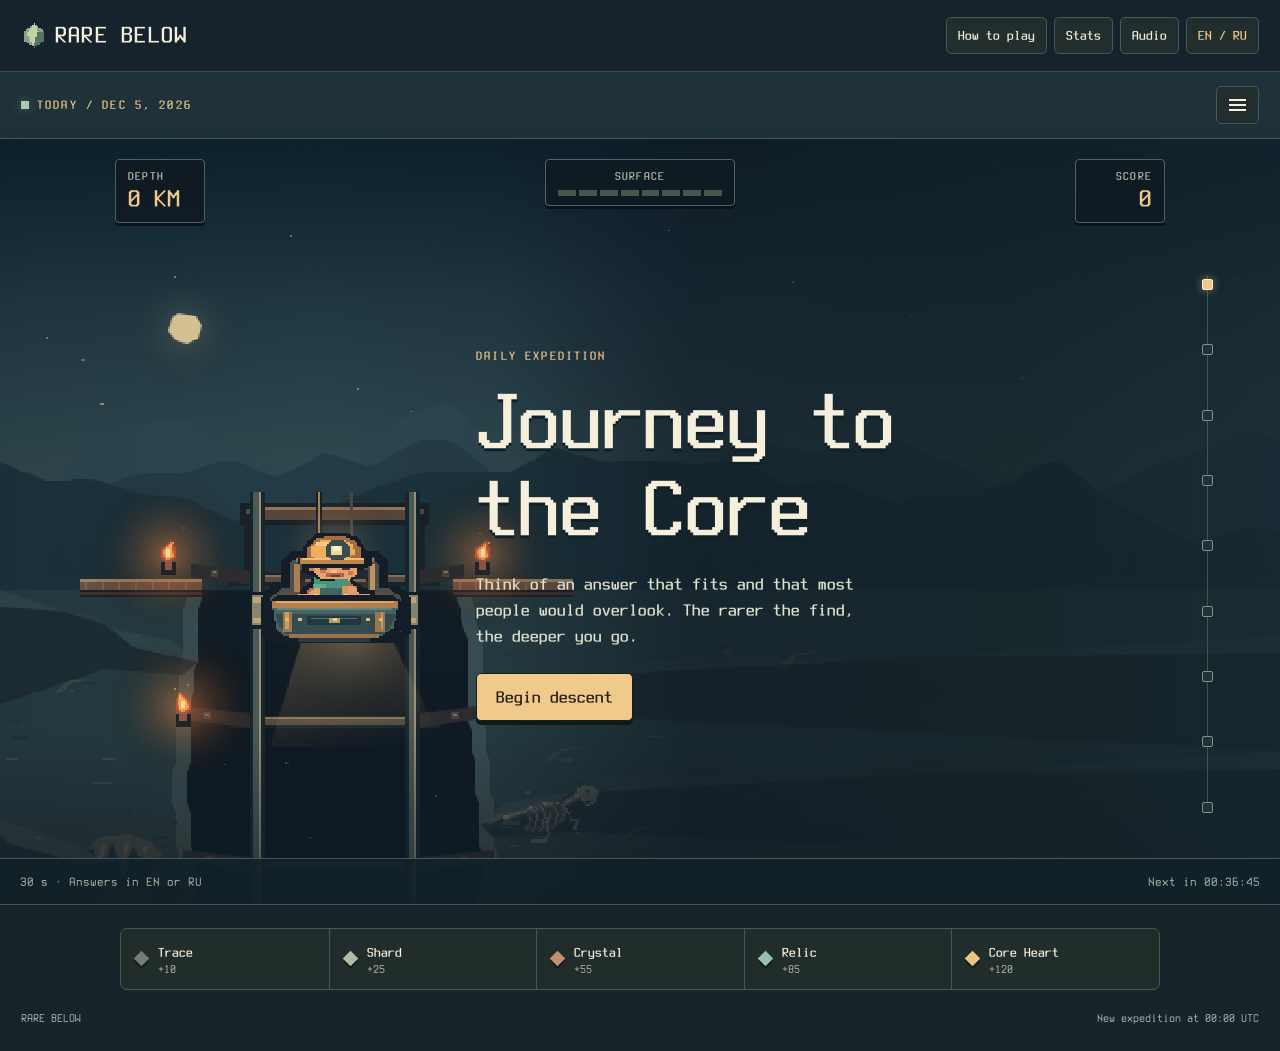
==== commit 78df28c3: "Apply unambiguous answer corrections on submit" ====
--- a/index.html
+++ b/index.html
@@ -16,13 +16,13 @@
 <script defer src="answer-expansions.js?v=20261125b"></script>
 <script defer src="open-questions.js?v=expedition-scores"></script>
 <script defer src="answer-notes.js?v=expedition-scores"></script>
-<script defer src="suggestions.js?v=expanded-answers"></script>
-<script defer src="live-client.js?v=live-answer-check"></script>
+<script defer src="suggestions.js?v=submit-correction"></script>
+<script defer src="live-client.js?v=submit-correction"></script>
 <script defer src="company.js?v=round-chart"></script>
 <script defer src="audio.js?v=expedition-scores"></script>
 <script defer src="friends.js?v=round-chart"></script>
 <script defer src="mine-scene.js?v=round-chart"></script>
-<script defer src="game.js?v=expedition-scores"></script>
+<script defer src="game.js?v=submit-correction"></script>
 </head>
 <body>
 <header class="top"><div class="shell top-inner">
@@ -82,7 +82,7 @@
     <p class="category label" id="category"></p>
     <h1 id="prompt"></h1>
     <form id="answer-form"><label class="sr-only" for="answer" data-text="answerLabel"></label><div class="timer" id="timer" aria-hidden="true"></div><input id="answer" maxlength="100" autocomplete="off" required><button class="primary" data-text="submit"></button></form>
-    <div class="answer-suggestions" id="suggestions" hidden></div>
+    <div class="answer-suggestions" id="suggestions" role="group" hidden></div>
     <div class="actions question-actions"><button class="quiet" id="skip" data-text="skip"></button><button class="quiet" id="finish-endless" data-text="stopRun" hidden></button><span id="check-status" role="status"></span><a class="direct-duel" id="match-direct" data-text="directDuel" target="_blank" rel="noopener noreferrer" hidden></a></div>
     <div id="feedback" hidden><p id="verdict" role="status"></p><p id="answer-note" class="answer-note" hidden></p><p id="rival-verdict" class="rival-answer" hidden></p><p id="sample"></p><p class="arrival" id="arrival"></p><div id="company-board" hidden></div><button class="primary" id="next"></button></div>
   </section>
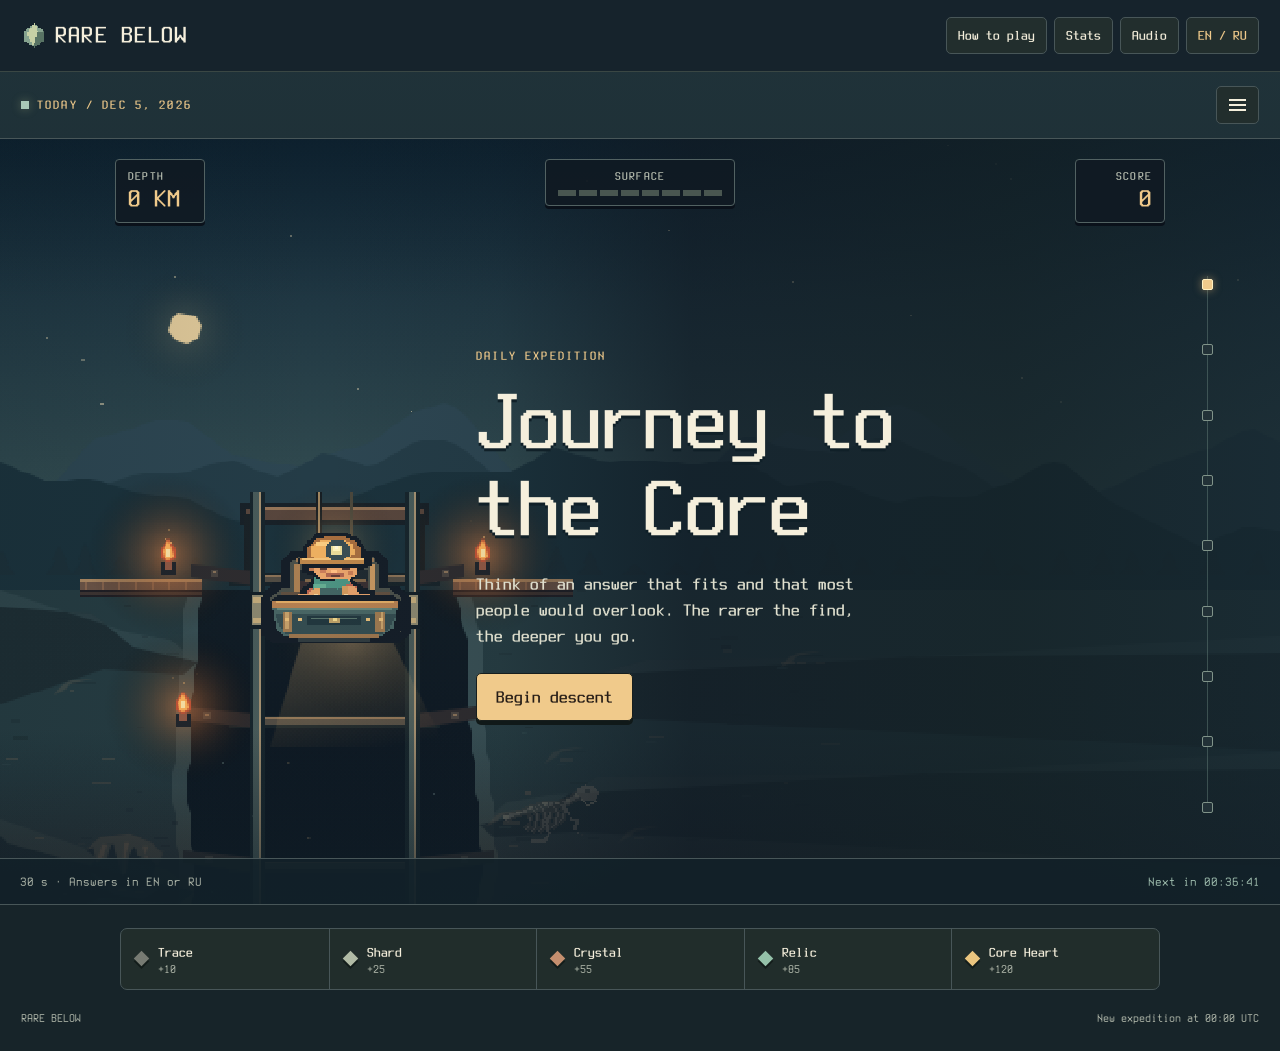
==== commit 38979f57: "Place the timer and find reward in the answer controls" ====
--- a/index.html
+++ b/index.html
@@ -7,7 +7,7 @@
 <meta name="description" content="A daily open-answer quiz. Find the facts that others overlook. Play in English or Russian.">
 <title>Rare Below</title>
 <link rel="icon" href="art/mark.png">
-<link rel="stylesheet" href="style.css?v=expedition-scores">
+<link rel="stylesheet" href="style.css?v=round-reward">
 <script defer src="catalog-data.js"></script>
 <script defer src="question-bank.js?v=full-recap"></script>
 <script defer src="everyday-questions.js?v=everyday"></script>
@@ -17,12 +17,12 @@
 <script defer src="open-questions.js?v=expedition-scores"></script>
 <script defer src="answer-notes.js?v=expedition-scores"></script>
 <script defer src="suggestions.js?v=submit-correction"></script>
-<script defer src="live-client.js?v=submit-correction"></script>
+<script defer src="live-client.js?v=round-reward"></script>
 <script defer src="company.js?v=round-chart"></script>
 <script defer src="audio.js?v=expedition-scores"></script>
 <script defer src="friends.js?v=round-chart"></script>
-<script defer src="mine-scene.js?v=round-chart"></script>
-<script defer src="game.js?v=submit-correction"></script>
+<script defer src="mine-scene.js?v=round-reward"></script>
+<script defer src="game.js?v=round-reward"></script>
 </head>
 <body>
 <header class="top"><div class="shell top-inner">
@@ -81,10 +81,21 @@
   <section class="round">
     <p class="category label" id="category"></p>
     <h1 id="prompt"></h1>
-    <form id="answer-form"><label class="sr-only" for="answer" data-text="answerLabel"></label><div class="timer" id="timer" aria-hidden="true"></div><input id="answer" maxlength="100" autocomplete="off" required><button class="primary" data-text="submit"></button></form>
+    <div class="answer-slot">
+      <form id="answer-form">
+        <label class="sr-only" for="answer" data-text="answerLabel"></label>
+        <input id="answer" maxlength="100" autocomplete="off" required>
+        <button class="primary" data-text="submit"></button>
+        <div class="answer-timer" id="answer-timer" role="timer">
+          <span class="timer-track" aria-hidden="true"></span>
+          <span class="timer-readout"><span class="sr-only" data-text="remaining"></span><span id="timer"></span><span class="timer-unit" data-text="secondUnit" aria-hidden="true"></span></span>
+        </div>
+      </form>
+      <p id="verdict" role="status" hidden></p>
+    </div>
     <div class="answer-suggestions" id="suggestions" role="group" hidden></div>
     <div class="actions question-actions"><button class="quiet" id="skip" data-text="skip"></button><button class="quiet" id="finish-endless" data-text="stopRun" hidden></button><span id="check-status" role="status"></span><a class="direct-duel" id="match-direct" data-text="directDuel" target="_blank" rel="noopener noreferrer" hidden></a></div>
-    <div id="feedback" hidden><p id="verdict" role="status"></p><p id="answer-note" class="answer-note" hidden></p><p id="rival-verdict" class="rival-answer" hidden></p><p id="sample"></p><p class="arrival" id="arrival"></p><div id="company-board" hidden></div><button class="primary" id="next"></button></div>
+    <div id="feedback" hidden><p id="answer-note" class="answer-note" hidden></p><p id="rival-verdict" class="rival-answer" hidden></p><p id="sample"></p><p class="arrival" id="arrival"></p><div id="company-board" hidden></div><button class="primary" id="next"></button></div>
   </section>
 </template>
 <template id="results">
--- a/style.css
+++ b/style.css
@@ -52,11 +52,11 @@
 .progress i.active{background:var(--accent)}
 .category{color:var(--green);margin-bottom:8px}
 .round h1{font-size:clamp(1.48rem,4vw,2.25rem);line-height:1.24;margin:0 0 19px;letter-spacing:-.035em}
-#answer-form{display:flex;gap:9px;margin-bottom:13px}
+.answer-slot{margin-bottom:12px}
+#answer-form{display:grid;grid-template-columns:minmax(0,1fr) auto;gap:8px}
 input,textarea{width:100%;min-width:0;background:#172022;border:1px solid #718276;border-radius:5px;color:var(--ink);padding:10px 13px}
 input::placeholder{color:#b0b9ae}
 .actions{display:flex;flex-wrap:wrap;align-items:center;gap:8px}
-#verdict{color:var(--accent);font-weight:800;margin:0}
 #sample{color:var(--muted);margin:6px 0 15px}
 .results h1{font:700 clamp(2.6rem,6vw,3.6rem)/1 var(--pixel);margin:6px 0 0}
 .score{margin:8px 0;color:var(--accent);font:700 1.65rem var(--mono)}
@@ -161,13 +161,19 @@
 .mission-hud{width:min(1050px,88%);justify-self:center;padding:20px 0 0}
 .depth-map{left:auto;right:max(12px,4.5vw)}
 #stage{justify-self:center;width:min(1130px,96%);padding:0 4% 0 29%}
+@media(min-width:731px){
+ #stage:has(.question-actions){align-self:start;padding-top:clamp(28px,calc(20svh - 76px),115px)}
+}
 .intro-content,.round{max-width:640px}
 .round h1{margin-block:10px 24px;max-width:600px;text-shadow:0 3px 0 #111c20}
 .round #prompt{padding:16px 18px;background:#0d1b21db;border:1px solid #9aabaa5e;border-left:3px solid var(--accent)}
-#answer-form{align-items:stretch;gap:8px}
 #answer-form input{font-size:1.04rem;border-color:#899e97;background:#111f26e8}
-.timer{display:grid;place-items:center;flex:0 0 49px;min-height:46px;background:#152a31;border:1px solid #9baf9f;border-radius:5px;color:#ebdbaa;font:700 1.4rem var(--pixel)}
-.timer.urgent{color:#ffac8d;border-color:#d28972}
+.answer-timer{--timer-ink:#e8bd83;grid-column:1/-1;display:grid;grid-template-columns:minmax(0,1fr) auto;align-items:center;gap:9px;color:var(--timer-ink);font:700 .87rem/1 var(--pixel)}
+.answer-timer.urgent{--timer-ink:#ffad91}
+.timer-track{height:4px;background:#b9cab033;border-radius:2px;overflow:hidden}
+.timer-track::before{content:"";display:block;height:100%;background:var(--timer-ink);transform:scaleX(var(--time-left,1));transform-origin:left;transition:transform .14s linear,background-color .15s}
+.timer-readout{text-align:right;min-width:4ch;white-space:nowrap}
+.timer-unit{margin-inline-start:.18em}
 #check-status,#lobby-status{font-size:.85rem;color:#dfd4b5}
 .machine-footer{padding-inline:max(14px,calc((100vw - 1240px)/2));background:#122028df}
 .levels{width:min(1040px,calc(100% - 36px));margin-inline:auto}
@@ -185,8 +191,7 @@
  .depth-map{right:9px}
  #stage{width:100%;padding:151px 0 0}
  .round #prompt{padding:12px;margin-bottom:15px}
- .timer{flex-basis:37px}
- #answer-form{gap:5px}
+ #answer-form{column-gap:6px}
  #answer-form input{padding-inline:7px}
  #answer-form button{padding-inline:8px}
 }
@@ -337,17 +342,28 @@
 #company-notice{min-height:1.1em}
 @media(max-width:420px){.daily-bar{align-items:center;flex-direction:row}}
 
-#verdict[data-points]{--find:#cedbd0;display:flex;align-items:center;justify-content:space-between;gap:6px 14px;width:fit-content;max-width:100%;padding:7px 10px;border-left:3px solid var(--find);background:#121e26eb;color:var(--find)}
-#verdict[data-points] span{min-width:0;overflow-wrap:anywhere}
-#verdict[data-points] small{display:block;font-size:.75em;color:var(--find)}
-#verdict[data-points] strong{flex:none;font-size:1.35em;color:var(--find)}
-#verdict[data-points="25"]{--find:#f0ca8b}
-#verdict[data-points="55"]{--find:#a2ffe5;box-shadow:0 0 16px #6cf0ce30}
-#verdict[data-points="85"]{--find:#e2bcff;box-shadow:0 0 21px #ab76f75c,inset 0 0 20px #ab76f721}
-#verdict[data-points="120"]{--find:#ffe096;box-shadow:0 0 27px #ffc26078,inset 0 0 24px #ffad402f;border:1px solid #f4b75e;border-left:3px solid #fff1bd}
-#verdict.is-celebrating strong{animation:find-score-in .52s cubic-bezier(.2,.65,.3,1) both}
-@keyframes find-score-in{0%{opacity:.55;transform:translateY(4px) scale(.91)}45%{opacity:1;transform:translateY(-2px) scale(1.12)}100%{transform:translateY(0) scale(1)}}
-@media(prefers-reduced-motion:reduce){#verdict.is-celebrating strong{animation:none}}
+#verdict{position:relative;min-height:50px;margin:0;padding:9px 12px;border:1px solid #6b8077;border-radius:5px;background:#111f26ed;color:var(--muted);font-size:.94rem;line-height:1.25;font-weight:700}
+#verdict[data-points]{--find:#cedbd0;--gem-light:#eff7e2;--gem-shadow:#617970;--reveal-glow:0%;display:grid;grid-template-columns:auto minmax(0,1fr) auto;align-items:center;gap:10px;min-height:56px;color:var(--ink);border-color:color-mix(in srgb,var(--find) 49%,#243337);border-inline-start:3px solid var(--find);isolation:isolate}
+.verdict-label{min-width:0;overflow-wrap:anywhere}
+.verdict-label small{display:block;margin-top:2px;color:var(--find);font-size:.76em}
+#verdict strong{color:var(--find);font-size:1.35em;white-space:nowrap}
+.verdict-gem{position:relative;width:23px;height:27px;color:var(--find);filter:drop-shadow(0 0 5px color-mix(in srgb,var(--find) 42%,transparent))}
+.verdict-gem::before,.verdict-gem::after{content:"";position:absolute;clip-path:polygon(32% 0,68% 0,68% 12%,83% 12%,83% 28%,100% 28%,100% 59%,83% 59%,83% 75%,68% 75%,68% 88%,55% 88%,55% 100%,45% 100%,45% 88%,32% 88%,32% 75%,17% 75%,17% 59%,0 59%,0 28%,17% 28%,17% 12%,32% 12%)}
+.verdict-gem::before{inset:0;background:var(--gem-light)}
+.verdict-gem::after{inset:2px;background:conic-gradient(from 0deg at 50% 34%,var(--find) 0 62deg,var(--gem-shadow) 62deg 170deg,var(--find) 170deg 242deg,var(--gem-light) 242deg 360deg)}
+#verdict[data-points="25"]{--find:#f0ca8b;--gem-light:#ffebba;--gem-shadow:#9a6948}
+#verdict[data-points="55"]{--find:#a2ffe5;--gem-light:#e6fff3;--gem-shadow:#36745f;--reveal-glow:21%;box-shadow:0 0 14px #6cf0ce26}
+#verdict[data-points="85"]{--find:#e2bcff;--gem-light:#f8edff;--gem-shadow:#7560a7;--reveal-glow:33%;box-shadow:0 0 18px #ab76f748}
+#verdict[data-points="120"]{--find:#ffe096;--gem-light:#fff5cf;--gem-shadow:#bb793f;--reveal-glow:42%;box-shadow:0 0 22px #ffc26066}
+#verdict.is-celebrating::before{content:"";position:absolute;z-index:-1;inset:0;pointer-events:none;border-radius:inherit;background:radial-gradient(ellipse at 8% 50%,color-mix(in srgb,var(--find) var(--reveal-glow),transparent),transparent 66%);animation:find-panel-flash .46s ease-out both}
+#verdict.is-celebrating .verdict-gem{animation:find-gem-in .46s ease-out both}
+@keyframes find-panel-flash{0%{opacity:0}24%{opacity:1}100%{opacity:0}}
+@keyframes find-gem-in{0%{transform:scale(.86)}34%{transform:scale(1.16)}100%{transform:scale(1)}}
+@media(prefers-reduced-motion:reduce){
+  .timer-track::before{transition:none}
+  #verdict.is-celebrating::before,#verdict.is-celebrating .verdict-gem{animation:none}
+  #verdict.is-celebrating::before{background:none}
+}
 
 #score-chart{margin:15px 0 12px;padding:12px;border:1px solid #70898070;border-radius:5px;background:#102029df}
 .score-chart-heading{display:flex;align-items:baseline;justify-content:space-between;flex-wrap:wrap;gap:5px 9px}
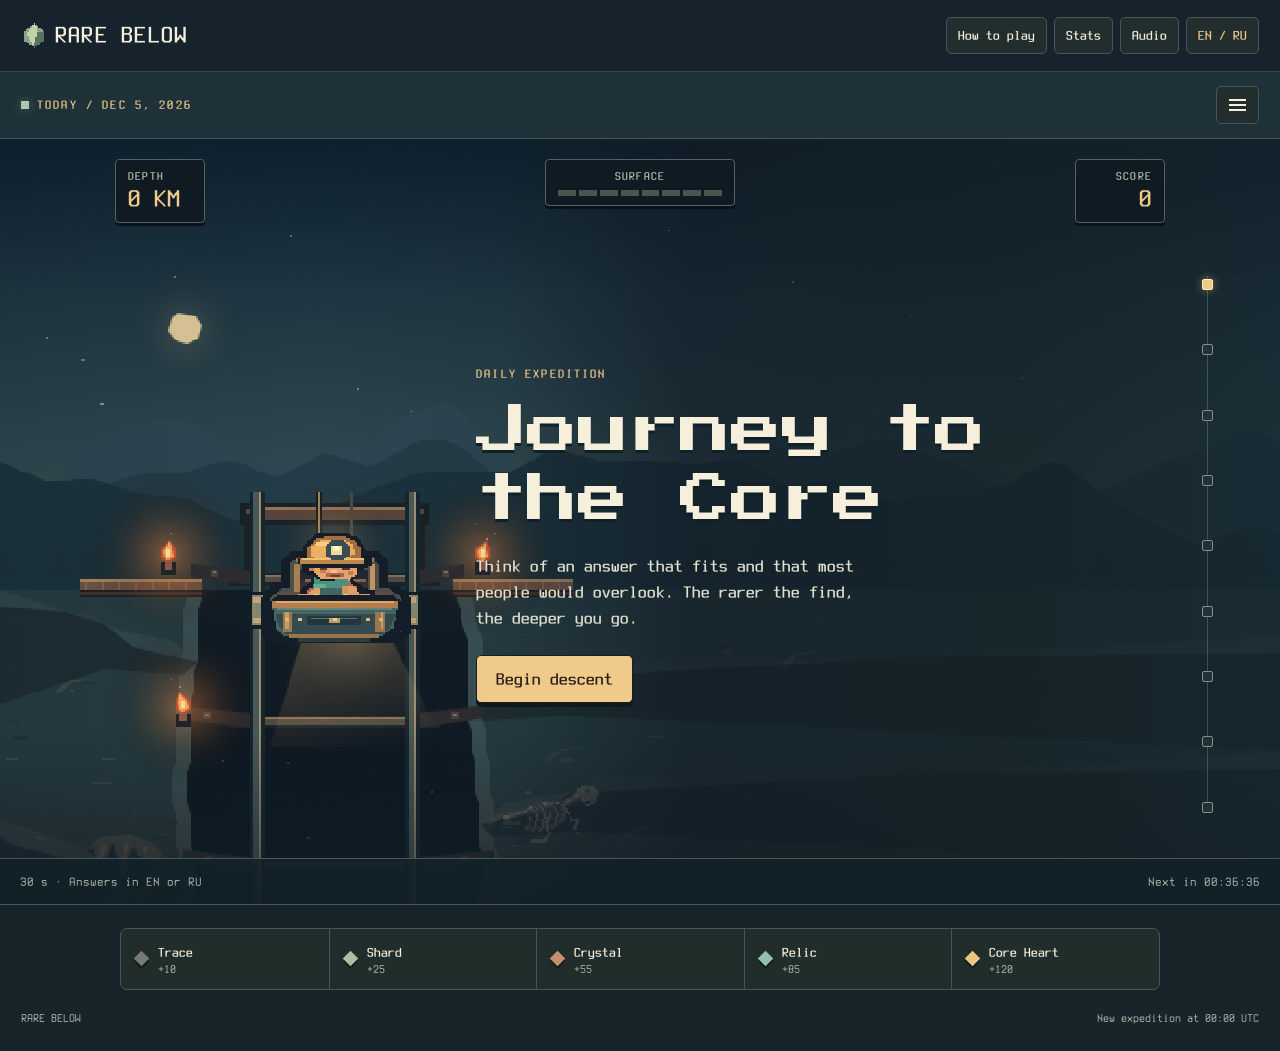
==== commit cf78f4b8: "Preview spelling corrections and confirm before scoring" ====
--- a/index.html
+++ b/index.html
@@ -7,7 +7,7 @@
 <meta name="description" content="A daily open-answer quiz. Find the facts that others overlook. Play in English or Russian.">
 <title>Rare Below</title>
 <link rel="icon" href="art/mark.png">
-<link rel="stylesheet" href="style.css?v=round-reward">
+<link rel="stylesheet" href="style.css?v=visible-correction">
 <script defer src="catalog-data.js"></script>
 <script defer src="question-bank.js?v=full-recap"></script>
 <script defer src="everyday-questions.js?v=everyday"></script>
@@ -16,13 +16,13 @@
 <script defer src="answer-expansions.js?v=20261125b"></script>
 <script defer src="open-questions.js?v=expedition-scores"></script>
 <script defer src="answer-notes.js?v=expedition-scores"></script>
-<script defer src="suggestions.js?v=submit-correction"></script>
+<script defer src="suggestions.js?v=visible-correction"></script>
 <script defer src="live-client.js?v=round-reward"></script>
 <script defer src="company.js?v=round-chart"></script>
 <script defer src="audio.js?v=expedition-scores"></script>
 <script defer src="friends.js?v=round-chart"></script>
 <script defer src="mine-scene.js?v=round-reward"></script>
-<script defer src="game.js?v=round-reward"></script>
+<script defer src="game.js?v=visible-correction"></script>
 </head>
 <body>
 <header class="top"><div class="shell top-inner">
--- a/style.css
+++ b/style.css
@@ -1,6 +1,8 @@
 @font-face{font-family:"Terminus";src:url("fonts/terminus.ttf") format("truetype");font-style:normal;font-weight:400;font-display:swap}
 @font-face{font-family:"Terminus";src:url("fonts/terminus-bold.ttf") format("truetype");font-style:normal;font-weight:600 900;font-display:swap}
-:root{color-scheme:dark;--bg:#182122;--panel:#243030;--ink:#f5efdc;--muted:#b9c0b2;--accent:#e6ba80;--edge:#465550;--green:#b2c8a6;--pixel:"Terminus",monospace;--mono:var(--pixel);--sans:var(--pixel)}
+/* Direct duel pages also load this asset from the public game. */
+@font-face{font-family:"Press Start 2P";src:url("https://evsmyslov.github.io/deep-cut-daily/fonts/press-start-2p.ttf") format("truetype"),url("fonts/press-start-2p.ttf") format("truetype");font-style:normal;font-weight:400;font-display:swap}
+:root{color-scheme:dark;--bg:#182122;--panel:#243030;--ink:#f5efdc;--muted:#b9c0b2;--accent:#e6ba80;--edge:#465550;--green:#b2c8a6;--pixel:"Terminus",monospace;--display:"Press Start 2P",var(--pixel);--mono:var(--pixel);--sans:var(--pixel)}
 *{box-sizing:border-box}
 body{background:var(--bg);color:var(--ink);margin:0;font:600 1.125rem/1.45 var(--sans)}
 code{font-family:var(--mono)}
@@ -166,8 +168,9 @@
 }
 .intro-content,.round{max-width:640px}
 .round h1{margin-block:10px 24px;max-width:600px;text-shadow:0 3px 0 #111c20}
-.round #prompt{padding:16px 18px;background:#0d1b21db;border:1px solid #9aabaa5e;border-left:3px solid var(--accent)}
+.round #prompt{padding:16px 18px;background:#0d1b21db;border:1px solid #9aabaa5e;border-left:3px solid var(--accent);font:400 clamp(.94rem,1.8vw,1.4rem)/1.65 var(--display);overflow-wrap:anywhere}
 #answer-form input{font-size:1.04rem;border-color:#899e97;background:#111f26e8}
+#answer-form .primary{font:400 .75rem/1.3 var(--display)}
 .answer-timer{--timer-ink:#e8bd83;grid-column:1/-1;display:grid;grid-template-columns:minmax(0,1fr) auto;align-items:center;gap:9px;color:var(--timer-ink);font:700 .87rem/1 var(--pixel)}
 .answer-timer.urgent{--timer-ink:#ffad91}
 .timer-track{height:4px;background:#b9cab033;border-radius:2px;overflow:hidden}
@@ -247,7 +250,8 @@
 #live-status:has(+ [hidden]):not(:empty){color:var(--accent);font-size:2rem}
 #check-status{font-size:1rem;color:#ffe0a5}
 .answer-suggestions{display:flex;gap:6px;flex-wrap:wrap;align-items:center;margin:0 0 13px;color:#e9d5a2;font-size:.87rem}
-.answer-suggestions button{text-align:left;min-height:34px;border-color:#8d8063;background:#23282b}
+.answer-suggestions button{text-align:left;min-height:34px;max-width:100%;overflow-wrap:anywhere;border-color:#8d8063;background:#23282b}
+.answer-suggestions [role="status"]{color:var(--green)}
 #recap li{display:block;min-width:0;padding:0;border:0}
 #recap > li:has(details[open]){grid-column:1/-1}
 #recap details{margin-bottom:6px;border:1px solid #48605d;background:#142128cc;border-radius:5px}
@@ -346,7 +350,7 @@
 #verdict[data-points]{--find:#cedbd0;--gem-light:#eff7e2;--gem-shadow:#617970;--reveal-glow:0%;display:grid;grid-template-columns:auto minmax(0,1fr) auto;align-items:center;gap:10px;min-height:56px;color:var(--ink);border-color:color-mix(in srgb,var(--find) 49%,#243337);border-inline-start:3px solid var(--find);isolation:isolate}
 .verdict-label{min-width:0;overflow-wrap:anywhere}
 .verdict-label small{display:block;margin-top:2px;color:var(--find);font-size:.76em}
-#verdict strong{color:var(--find);font-size:1.35em;white-space:nowrap}
+#verdict strong{color:var(--find);font:400 clamp(.83rem,1.25vw,1.05rem)/1.3 var(--display);white-space:nowrap}
 .verdict-gem{position:relative;width:23px;height:27px;color:var(--find);filter:drop-shadow(0 0 5px color-mix(in srgb,var(--find) 42%,transparent))}
 .verdict-gem::before,.verdict-gem::after{content:"";position:absolute;clip-path:polygon(32% 0,68% 0,68% 12%,83% 12%,83% 28%,100% 28%,100% 59%,83% 59%,83% 75%,68% 75%,68% 88%,55% 88%,55% 100%,45% 100%,45% 88%,32% 88%,32% 75%,17% 75%,17% 59%,0 59%,0 28%,17% 28%,17% 12%,32% 12%)}
 .verdict-gem::before{inset:0;background:var(--gem-light)}
@@ -364,6 +368,10 @@
   #verdict.is-celebrating::before,#verdict.is-celebrating .verdict-gem{animation:none}
   #verdict.is-celebrating::before{background:none}
 }
+
+.intro h1,.results h1{font-family:var(--display);font-weight:400;line-height:1.35;letter-spacing:0;overflow-wrap:anywhere}
+.intro h1{font-size:clamp(1.4rem,4vw,3.4rem)}
+.results h1{font-size:clamp(1.2rem,2.7vw,2.2rem)}
 
 #score-chart{margin:15px 0 12px;padding:12px;border:1px solid #70898070;border-radius:5px;background:#102029df}
 .score-chart-heading{display:flex;align-items:baseline;justify-content:space-between;flex-wrap:wrap;gap:5px 9px}
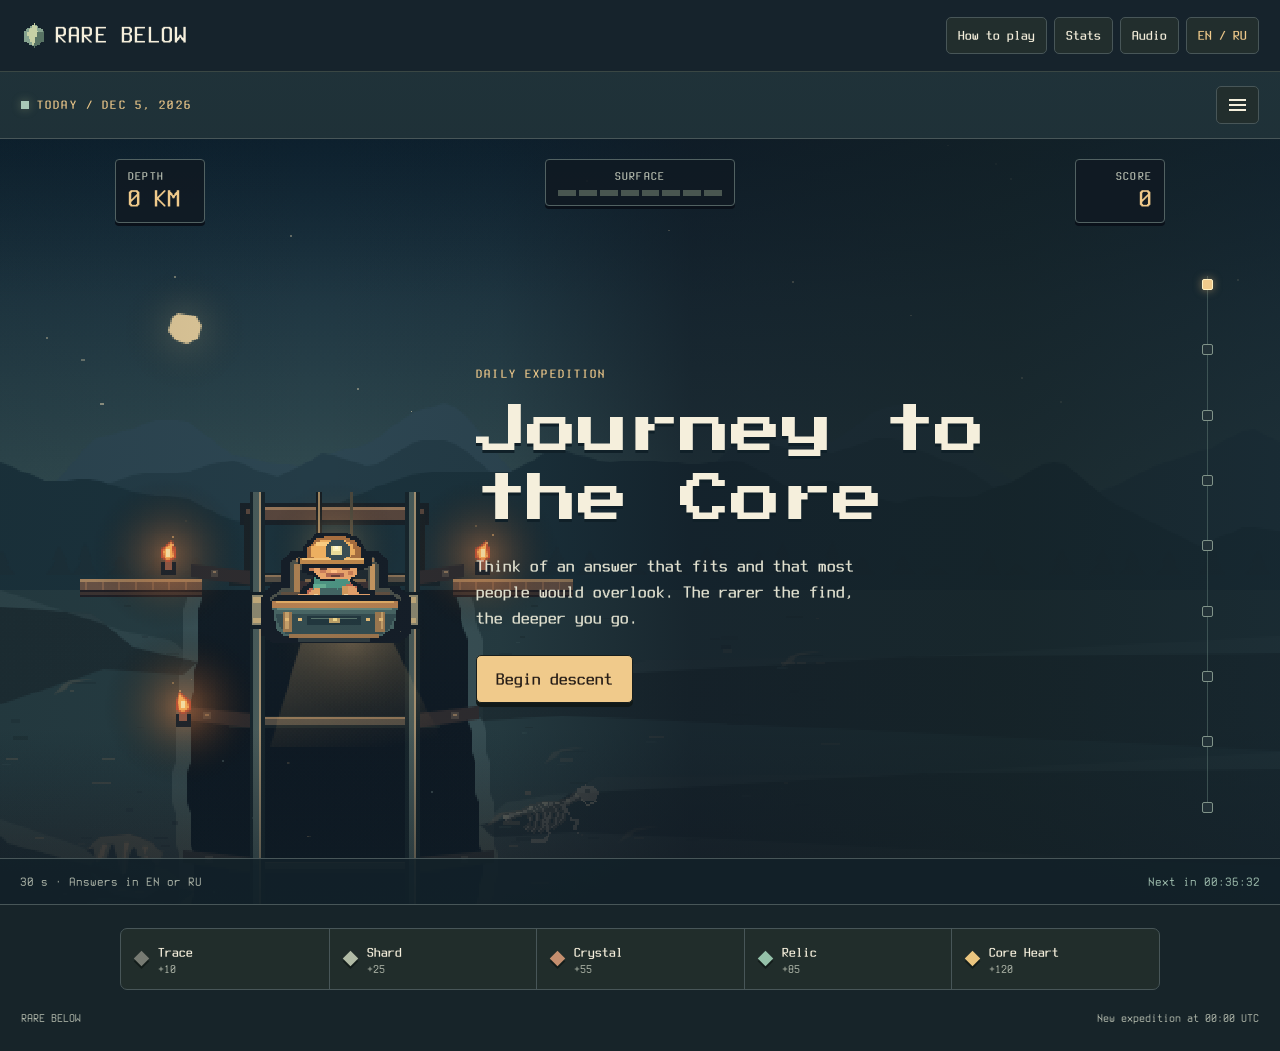
==== commit 37b106ba: "Preserve original quiz answers for verification and expand space films" ====
--- a/index.html
+++ b/index.html
@@ -13,16 +13,16 @@
 <script defer src="everyday-questions.js?v=everyday"></script>
 <script defer src="theme-questions.js?v=daily-20261124"></script>
 <script defer src="pack-questions.js?v=expedition-scores"></script>
-<script defer src="answer-expansions.js?v=20261125b"></script>
+<script defer src="answer-expansions.js?v=open-answers-1"></script>
 <script defer src="open-questions.js?v=expedition-scores"></script>
 <script defer src="answer-notes.js?v=expedition-scores"></script>
-<script defer src="suggestions.js?v=visible-correction"></script>
-<script defer src="live-client.js?v=round-reward"></script>
+<script defer src="suggestions.js?v=open-answers-1"></script>
+<script defer src="live-client.js?v=open-answers-1"></script>
 <script defer src="company.js?v=round-chart"></script>
 <script defer src="audio.js?v=expedition-scores"></script>
 <script defer src="friends.js?v=round-chart"></script>
 <script defer src="mine-scene.js?v=round-reward"></script>
-<script defer src="game.js?v=visible-correction"></script>
+<script defer src="game.js?v=open-answers-1"></script>
 </head>
 <body>
 <header class="top"><div class="shell top-inner">
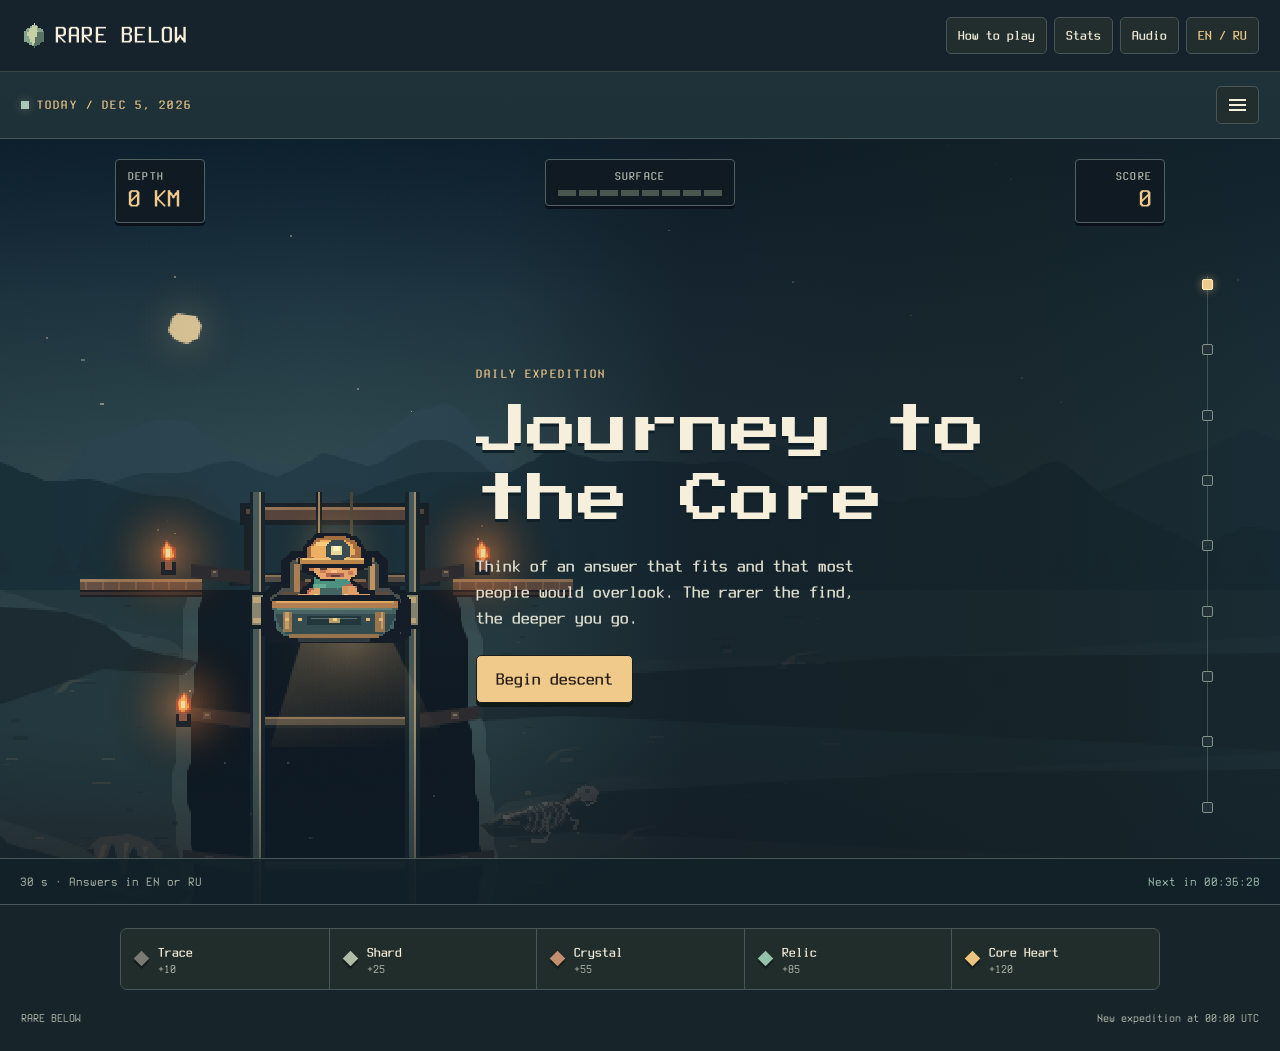
==== commit f86c28c5: "Expand answer coverage across all 121 playable prompts" ====
--- a/index.html
+++ b/index.html
@@ -13,7 +13,7 @@
 <script defer src="everyday-questions.js?v=everyday"></script>
 <script defer src="theme-questions.js?v=daily-20261124"></script>
 <script defer src="pack-questions.js?v=expedition-scores"></script>
-<script defer src="answer-expansions.js?v=open-answers-1"></script>
+<script defer src="answer-expansions.js?v=catalog-20261128"></script>
 <script defer src="open-questions.js?v=expedition-scores"></script>
 <script defer src="answer-notes.js?v=expedition-scores"></script>
 <script defer src="suggestions.js?v=open-answers-1"></script>
